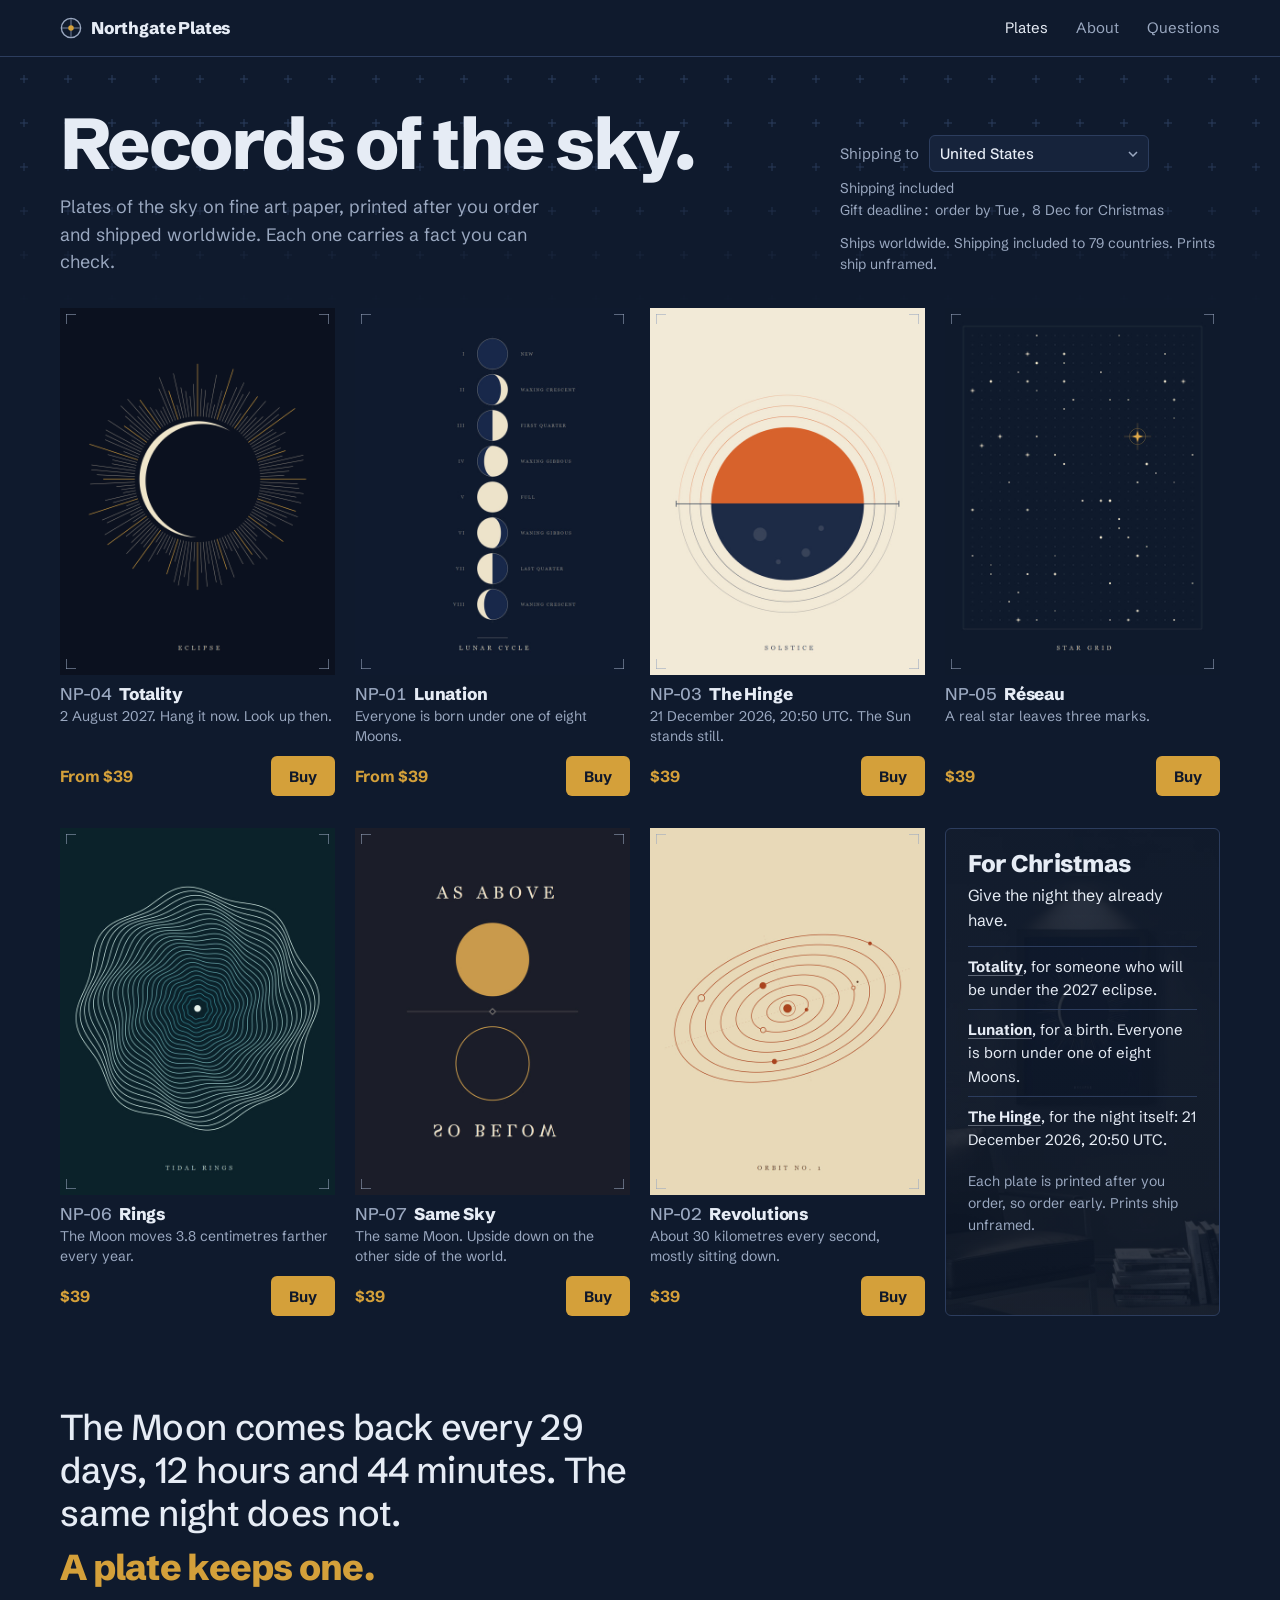
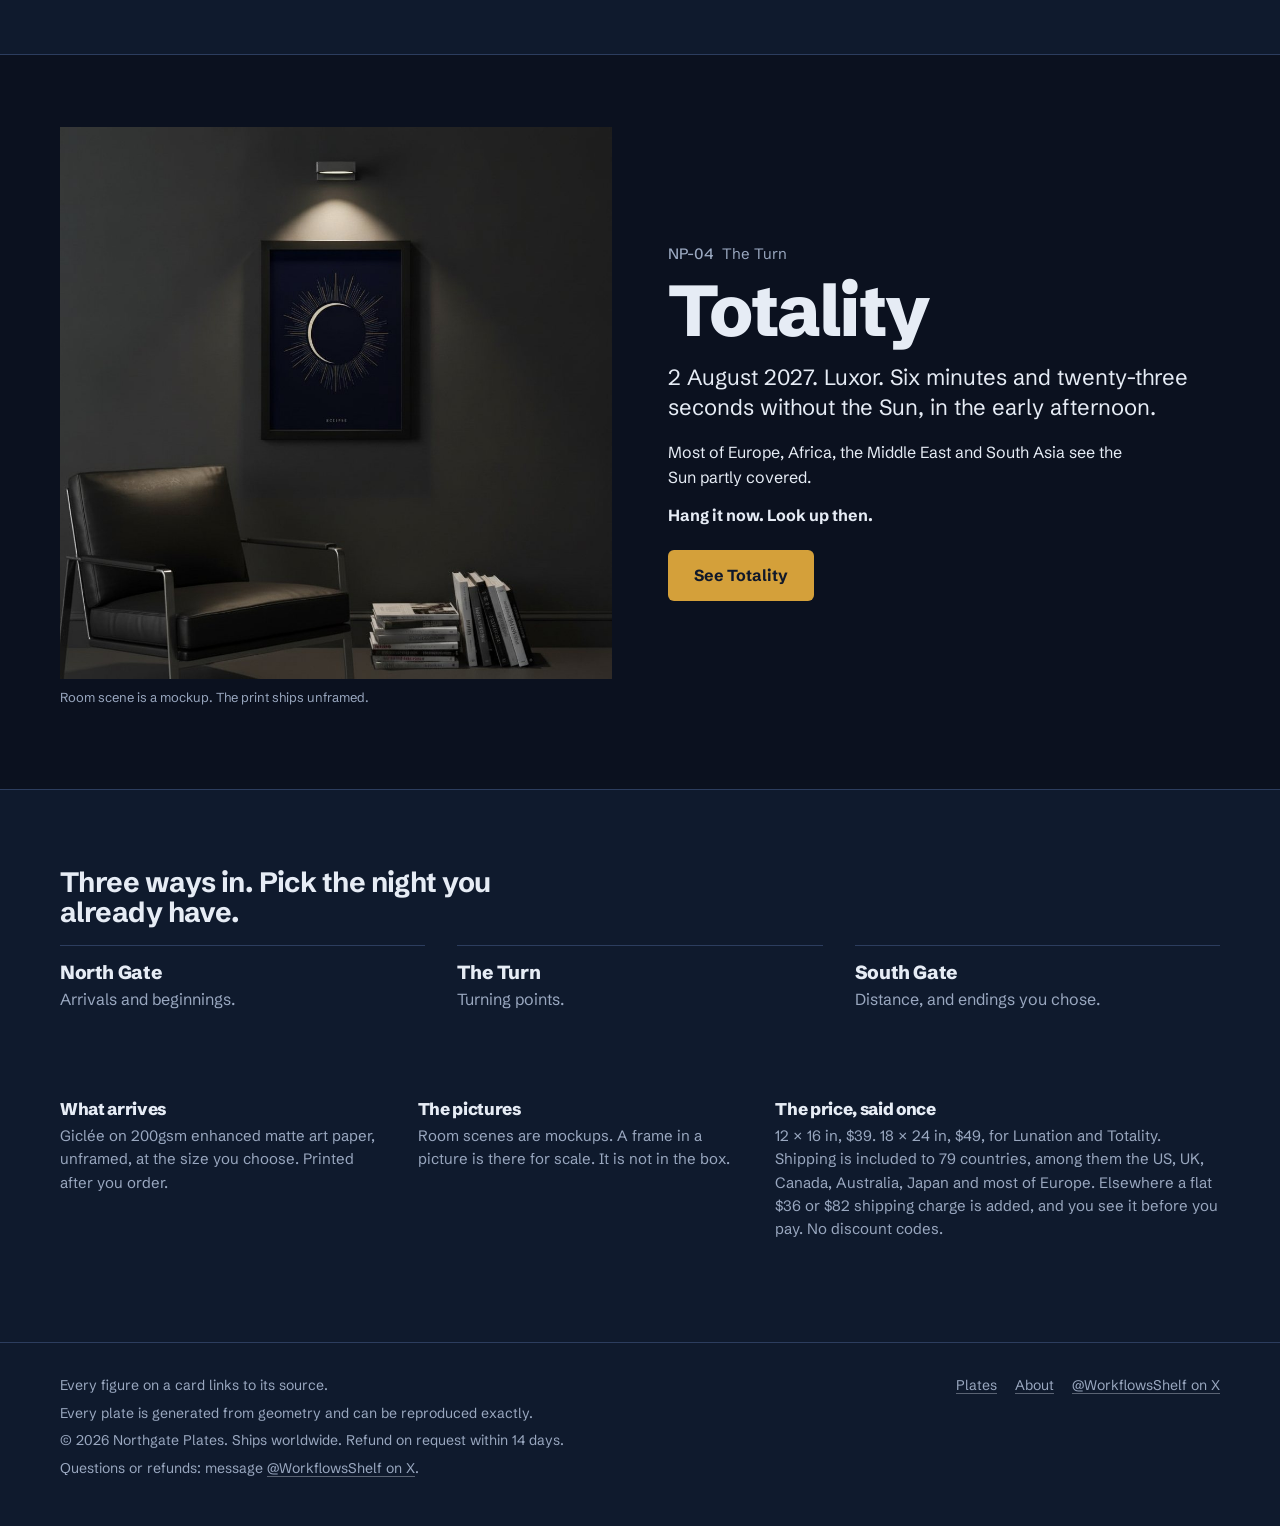
==== index.html @ 763e817c "EN-23: per-country Christmas gift deadline under Buy (Prodigi cut-offs, carrier-matched); QA-7 wing " ====
<!doctype html>
<html lang="en">
<head>
<meta charset="utf-8">
<meta name="viewport" content="width=device-width, initial-scale=1">
<title>Northgate Plates · Records of the sky.</title>
<meta name="description" content="Records of the sky for the nights that mattered. Each plate carries a fact you can check, with its source. Ships worldwide.">
<meta name="theme-color" content="#0F1A2D">
<link rel="canonical" href="https://ceo525.github.io/northgate-shop/"><meta property="og:title" content="Northgate Plates · Records of the sky."><meta property="og:description" content="Records of the sky for the nights that mattered. Each plate carries a fact you can check, with its source. Ships worldwide."><meta property="og:type" content="website"><meta property="og:image" content="https://ceo525.github.io/northgate-shop/art/plates/eclipse-1024.jpg"><meta name="twitter:card" content="summary_large_image">
<link rel="icon" href="favicon.svg" type="image/svg+xml">
<link rel="preconnect" href="https://fonts.googleapis.com"><link rel="preconnect" href="https://fonts.gstatic.com" crossorigin><link rel="stylesheet" href="https://fonts.googleapis.com/css2?family=Schibsted+Grotesk:wght@400;500;700;800&amp;display=swap">
<link rel="stylesheet" href="style.css?v=fece43e084">

</head>
<body>
<a class="skip" href="#main">Skip to content</a>
<header class="site-head">
<div class="wrap head-in">
<a class="mark" href="index.html" aria-label="Northgate Plates, home"><svg viewBox="0 0 24 24" width="22" height="22" aria-hidden="true"><circle cx="12" cy="12" r="10.5" fill="none" stroke="currentColor" stroke-width="1.5"/><path d="M12 1.5v21M1.5 12h21" stroke="currentColor" stroke-width=".8"/><circle cx="12" cy="12" r="3" fill="#D4A03A"/></svg>Northgate Plates</a>
<nav class="nav" aria-label="Main"><a href="index.html#plates" aria-current="page">Plates</a><a href="about.html">About</a><a href="https://x.com/WorkflowsShelf" rel="noopener">Questions</a></nav>
</div>
</header>
<main id="main">
<div class="sky">
<section class="wrap hero" aria-labelledby="h">
<div class="hero-copy">
<h1 id="h">Records of the sky.</h1>
<p class="lede">Plates of the sky on fine art paper, printed after you order and shipped worldwide. Each one carries a fact you can check.</p>
</div>
<div class="hero-side">
<div class="ship-to home-picker" hidden><label for="country">Shipping to</label><select id="country" data-z2ship="36" data-z3ship="82"><option value="">Choose your country</option></select><span class="ship-note" data-ship>Shipping included</span></div>
<p class="ship-note" data-gift hidden></p>
<p class="assure">Ships worldwide. Shipping included to 79 countries. Prints ship unframed.</p>
</div>
</section>
</div>
<section class="wrap" id="plates" aria-label="The plates">
<ul class="plates">
<li class="card feature"><a class="art" href="eclipse.html" tabindex="-1" aria-hidden="true" style="--ground:#0B111F"><img src="art/web/eclipse-1200.jpg" width="1200" height="1600" alt=""></a><div class="meta"><h3><a href="eclipse.html"><span class="np">NP-04</span> Totality</a></h3><p class="line">2 August 2027. Hang it now. Look up then.</p><div class="buyrow"><span class="price">From $39</span><a class="buy" data-buy href="https://buy.stripe.com/00w8wR1UydVUdiE1iH7wA03" data-z1="https://buy.stripe.com/00w8wR1UydVUdiE1iH7wA03" data-z2="https://buy.stripe.com/eVqaEZ6aO9FE6Ug9Pd7wA0h" data-z3="https://buy.stripe.com/8x228tgPsdVU92o5yX7wA0i" data-name="Totality, 12 × 16 in" data-price="39" aria-label="Buy Totality, 12 × 16 in, $39">Buy</a></div></div></li><li class="card"><a class="art" href="lunar-cycle.html" tabindex="-1" aria-hidden="true" style="--ground:#0F1A2E"><img src="art/web/lunar-cycle-600.jpg" width="600" height="800" loading="lazy" alt=""></a><div class="meta"><h3><a href="lunar-cycle.html"><span class="np">NP-01</span> Lunation</a></h3><p class="line">Everyone is born under one of eight Moons.</p><div class="buyrow"><span class="price">From $39</span><a class="buy" data-buy href="https://buy.stripe.com/fZu7sN6aO05492o9Pd7wA05" data-z1="https://buy.stripe.com/fZu7sN6aO05492o9Pd7wA05" data-z2="https://buy.stripe.com/8x2dRb7eS9FE4M8e5t7wA0l" data-z3="https://buy.stripe.com/eVq7sNdDg198emIbXl7wA0m" data-name="Lunation, 12 × 16 in" data-price="39" aria-label="Buy Lunation, 12 × 16 in, $39">Buy</a></div></div></li><li class="card"><a class="art" href="solstice.html" tabindex="-1" aria-hidden="true" style="--ground:#F2EAD7"><img src="art/web/solstice-600.jpg" width="600" height="800" loading="lazy" alt=""></a><div class="meta"><h3><a href="solstice.html"><span class="np">NP-03</span> The Hinge</a></h3><p class="line">21 December 2026, 20:50 UTC. The Sun stands still.</p><div class="buyrow"><span class="price">$39</span><a class="buy" data-buy href="https://buy.stripe.com/14A3cx0Qu3hgfqMf9x7wA08" data-z1="https://buy.stripe.com/14A3cx0Qu3hgfqMf9x7wA08" data-z2="https://buy.stripe.com/bJecN79n0054a6s2mL7wA0r" data-z3="https://buy.stripe.com/9B6fZjdDg6ts3I4f9x7wA0s" data-name="The Hinge, 12 × 16 in" data-price="39" aria-label="Buy The Hinge, 12 × 16 in, $39">Buy</a></div></div></li><li class="card"><a class="art" href="star-grid.html" tabindex="-1" aria-hidden="true" style="--ground:#0F1A2C"><img src="art/web/star-grid-600.jpg" width="600" height="800" loading="lazy" alt=""></a><div class="meta"><h3><a href="star-grid.html"><span class="np">NP-05</span> Réseau</a></h3><p class="line">A real star leaves three marks.</p><div class="buyrow"><span class="price">$39</span><a class="buy" data-buy href="https://buy.stripe.com/9B63cxbv8bNMa6s4uT7wA09" data-z1="https://buy.stripe.com/9B63cxbv8bNMa6s4uT7wA09" data-z2="https://buy.stripe.com/7sY6oJ9n08BAemI8L97wA0t" data-z3="https://buy.stripe.com/fZu5kFeHkcRQdiEaTh7wA0u" data-name="Réseau, 12 × 16 in" data-price="39" aria-label="Buy Réseau, 12 × 16 in, $39">Buy</a></div></div></li><li class="card"><a class="art" href="tidal-rings.html" tabindex="-1" aria-hidden="true" style="--ground:#0B222A"><img src="art/web/tidal-rings-600.jpg" width="600" height="800" loading="lazy" alt=""></a><div class="meta"><h3><a href="tidal-rings.html"><span class="np">NP-06</span> Rings</a></h3><p class="line">The Moon moves 3.8 centimetres farther every year.</p><div class="buyrow"><span class="price">$39</span><a class="buy" data-buy href="https://buy.stripe.com/cNiaEZar4eZYdiE1iH7wA0a" data-z1="https://buy.stripe.com/cNiaEZar4eZYdiE1iH7wA0a" data-z2="https://buy.stripe.com/cNifZj56KbNM4M82mL7wA0v" data-z3="https://buy.stripe.com/00w00ldDgdVU3I4d1p7wA0w" data-name="Rings, 12 × 16 in" data-price="39" aria-label="Buy Rings, 12 × 16 in, $39">Buy</a></div></div></li><li class="card"><a class="art" href="as-above.html" tabindex="-1" aria-hidden="true" style="--ground:#1B1D29"><img src="art/web/as-above-600.jpg" width="600" height="800" loading="lazy" alt=""></a><div class="meta"><h3><a href="as-above.html"><span class="np">NP-07</span> Same Sky</a></h3><p class="line">The same Moon. Upside down on the other side of the world.</p><div class="buyrow"><span class="price">$39</span><a class="buy" data-buy href="https://buy.stripe.com/dRm8wR56K8BA0vS2mL7wA02" data-z1="https://buy.stripe.com/dRm8wR56K8BA0vS2mL7wA02" data-z2="https://buy.stripe.com/eVqdRb7eS1983I40eD7wA0f" data-z3="https://buy.stripe.com/cNi7sN2YCdVU0vS2mL7wA0g" data-name="Same Sky, 12 × 16 in" data-price="39" aria-label="Buy Same Sky, 12 × 16 in, $39">Buy</a></div></div></li><li class="card"><a class="art" href="orbit-no-1.html" tabindex="-1" aria-hidden="true" style="--ground:#E8D9B8"><img src="art/web/orbit-no-1-600.jpg" width="600" height="800" loading="lazy" alt=""></a><div class="meta"><h3><a href="orbit-no-1.html"><span class="np">NP-02</span> Revolutions</a></h3><p class="line">About 30 kilometres every second, mostly sitting down.</p><div class="buyrow"><span class="price">$39</span><a class="buy" data-buy href="https://buy.stripe.com/5kQ6oJgPsg422E0aTh7wA07" data-z1="https://buy.stripe.com/5kQ6oJgPsg422E0aTh7wA07" data-z2="https://buy.stripe.com/bJe8wR7eS7xw4M8aTh7wA0p" data-z3="https://buy.stripe.com/cNieVf56K9FE3I4d1p7wA0q" data-name="Revolutions, 12 × 16 in" data-price="39" aria-label="Buy Revolutions, 12 × 16 in, $39">Buy</a></div></div></li>
<li class="gift" style="--room:url('art/ai/eclipse-1024.jpg')">
<div class="gift-in">
<h3>For Christmas</h3>
<p>Give the night they already have.</p>
<ul>
<li><a href="eclipse.html">Totality</a>, for someone who will be under the 2027 eclipse.</li>
<li><a href="lunar-cycle.html">Lunation</a>, for a birth. Everyone is born under one of eight Moons.</li>
<li><a href="solstice.html">The Hinge</a>, for the night itself: 21 December 2026, 20:50 UTC.</li>
</ul>
<p class="small">Each plate is printed after you order, so order early. Prints ship unframed.</p>
</div>
</li>
</ul>
</section>
<section class="wrap reason" aria-label="Why a plate">
<p>The Moon comes back every 29 days, 12 hours and 44 minutes. The same night does not.</p>
<p class="strong">A plate keeps one.</p>
</section>
<section class="flagship" aria-labelledby="fh">
<div class="wrap flagship-in">
<div class="flag-art" style="--ground:#0B111F"><img src="art/ai/eclipse-1024.jpg" width="1024" height="1024" loading="lazy" alt="Totality plate in a thin black frame on a charcoal wall, lit by a single spotlight above a leather armchair."><p class="cap">Room scene is a mockup. The print ships unframed.</p></div>
<div class="flag-copy">
<p class="cat"><span class="np">NP-04</span> The Turn</p>
<h2 id="fh">Totality</h2>
<p class="log">2 August 2027. Luxor. Six minutes and twenty-three seconds without the Sun, in the early afternoon.</p>
<p>Most of Europe, Africa, the Middle East and South Asia see the Sun partly covered.</p>
<p class="strong">Hang it now. Look up then.</p>
<a class="btn" href="eclipse.html">See Totality</a>
</div>
</div>
</section>
<section class="wrap wings" aria-label="Three ways in">
<h2>Three ways in. Pick the night you already have.</h2>
<div class="wing-row">
<div><h3>North Gate</h3><p>Arrivals and beginnings.</p></div>
<div><h3>The Turn</h3><p>Turning points.</p></div>
<div><h3>South Gate</h3><p>Distance, and endings you chose.</p></div>
</div>
</section>
<section class="wrap facts" aria-label="What you get">
<div><h3>What arrives</h3><p>Giclée on 200gsm enhanced matte art paper, unframed, at the size you choose. Printed after you order.</p></div>
<div><h3>The pictures</h3><p>Room scenes are mockups. A frame in a picture is there for scale. It is not in the box.</p></div>
<div><h3>The price, said once</h3><p>12 &times; 16 in, $39. 18 &times; 24 in, $49, for Lunation and Totality. Shipping is included to 79 countries, among them the US, UK, Canada, Australia, Japan and most of Europe. Elsewhere a flat $36 or $82 shipping charge is added, and you see it before you pay. No discount codes.</p></div>
</section>
</main>
<footer class="site-foot">
<div class="wrap foot-in">
<div>
<p>Every figure on a card links to its source.</p>
<p>Every plate is generated from geometry and can be reproduced exactly.</p>
<p>&copy; 2026 Northgate Plates. Ships worldwide. Refund on request within 14 days.</p>
<p class="contact">Questions or refunds: message <a href="https://x.com/WorkflowsShelf" rel="noopener">@WorkflowsShelf on X</a>.</p>
</div>
<nav aria-label="Footer"><a href="index.html#plates">Plates</a><a href="about.html">About</a><a href="https://x.com/WorkflowsShelf" rel="noopener">@WorkflowsShelf on X</a></nav>
</div>
</footer>
<script src="site.js?v=7067a8e2b0" defer></script>
<script src="counter.js" data-site="ng" data-page="home"></script>
</body>
</html>
---- style.css ----
/* Northgate Plates, redesign Nov 2026. Plan: deliverables/northgate-redesign-plan.md */
:root {
  --night: #0F1A2D;
  --glass: #16233B;
  --reseau: #2C3D5E;
  --star: #E6ECF5;
  --haze: #9AA8C0;
  --corona: #D4A03A;
  --corona-hi: #E6B653;
  --ink-on-gold: #10182A;
  --font: "Schibsted Grotesk", "Helvetica Neue", Arial, sans-serif;
  --wrap: 1240px;
  --pad: clamp(16px, 4vw, 40px);
}
*, *::before, *::after { box-sizing: border-box; }
html { -webkit-text-size-adjust: 100%; }
body {
  margin: 0; background: var(--night); color: var(--star);
  font: 400 16px/1.55 var(--font);
  overflow-x: hidden;
}
.price, .np, .ship-note, .price-line small { font-variant-numeric: tabular-nums; }
img { display: block; max-width: 100%; height: auto; }
a { color: inherit; text-decoration-color: rgba(230, 236, 245, .35); text-underline-offset: 3px; }
a:hover { text-decoration-color: var(--corona); }
:focus-visible { outline: 2px solid var(--corona); outline-offset: 3px; border-radius: 2px; }
h1, h2, h3 { margin: 0; line-height: 1.08; letter-spacing: -.02em; font-weight: 800; }
p { margin: 0 0 .8em; }
.wrap { width: 100%; max-width: var(--wrap); margin: 0 auto; padding: 0 var(--pad); }
.skip { position: absolute; left: -999px; top: 8px; background: var(--corona); color: var(--ink-on-gold); padding: 8px 12px; z-index: 10; }
.skip:focus { left: 8px; }
[hidden] { display: none !important; }

/* Header */
.site-head { border-bottom: 1px solid var(--reseau); }
.head-in { display: flex; align-items: center; justify-content: space-between; gap: 16px; min-height: 56px; }
.mark { display: inline-flex; align-items: center; gap: 9px; font-weight: 800; font-size: 17px; letter-spacing: -.01em; text-decoration: none; white-space: nowrap; }
.mark svg { color: var(--haze); flex: none; }
.nav { display: flex; gap: clamp(12px, 3vw, 28px); font-size: 15px; }
.nav a { text-decoration: none; color: var(--haze); padding: 6px 0; }
.nav a:hover, .nav a[aria-current="page"] { color: var(--star); }

/* Signature: the réseau lattice from the Carte du Ciel glass plates */
.sky { position: relative; isolation: isolate; }
.sky::before {
  content: ""; position: absolute; inset: 0; z-index: -1; pointer-events: none;
  background-image: url("data:image/svg+xml,%3Csvg xmlns='http://www.w3.org/2000/svg' width='44' height='44'%3E%3Cpath d='M22 18v8M18 22h8' stroke='%232C3D5E' stroke-width='1'/%3E%3C/svg%3E");
  background-position: center top;
  -webkit-mask-image: linear-gradient(#000 35%, transparent);
          mask-image: linear-gradient(#000 35%, transparent);
}
.hero { display: grid; gap: 14px 40px; padding-top: clamp(18px, 4vw, 48px); padding-bottom: clamp(16px, 3vw, 32px); align-items: end; }
.hero h1 { font-size: clamp(34px, 6.2vw, 72px); letter-spacing: -.035em; }
.hero .lede { color: var(--haze); max-width: 44ch; margin: 10px 0 0; font-size: clamp(15px, 1.4vw, 18px); }
.hero-side .assure { color: var(--haze); font-size: 14px; margin: 8px 0 0; }
@media (min-width: 900px) {
  .hero { grid-template-columns: 1.4fr 1fr; }
  .hero-side { justify-self: end; max-width: 380px; }
}
@media (max-width: 599px) {
  .hero .lede { font-size: 14.5px; line-height: 1.45; }
  .hero-side .assure { display: none; }
}

/* Shipping picker */
.ship-to { display: flex; flex-wrap: wrap; align-items: center; gap: 6px 10px; font-size: 15px; }
.ship-to label { color: var(--haze); }
.ship-to select {
  font: 500 15px var(--font); color: var(--star); background: var(--glass);
  border: 1px solid var(--reseau); border-radius: 6px; padding: 8px 30px 8px 10px; max-width: 220px;
  appearance: none; -webkit-appearance: none;
  background-image: url("data:image/svg+xml,%3Csvg xmlns='http://www.w3.org/2000/svg' width='10' height='6'%3E%3Cpath d='M1 1l4 4 4-4' fill='none' stroke='%239AA8C0' stroke-width='1.5'/%3E%3C/svg%3E");
  background-repeat: no-repeat; background-position: right 10px center;
}
.ship-note { color: var(--haze); font-size: 14px; }

/* Plate grid */
.plates { list-style: none; margin: 0; padding: 0; display: grid; grid-template-columns: repeat(2, minmax(0, 1fr)); gap: 22px 12px; }
.card { display: flex; flex-direction: column; min-width: 0; }
.card .art {
  display: block; background: var(--ground, var(--glass)); aspect-ratio: 3 / 4; overflow: hidden; position: relative;
}
.card .art img { width: 100%; height: 100%; object-fit: cover; }
.card .art::after { /* register ticks */
  content: ""; position: absolute; inset: 6px; pointer-events: none;
  --t: rgba(154, 168, 192, .55);
  background:
    linear-gradient(var(--t), var(--t)) left top / 10px 1px no-repeat,
    linear-gradient(var(--t), var(--t)) left top / 1px 10px no-repeat,
    linear-gradient(var(--t), var(--t)) right top / 10px 1px no-repeat,
    linear-gradient(var(--t), var(--t)) right top / 1px 10px no-repeat,
    linear-gradient(var(--t), var(--t)) left bottom / 10px 1px no-repeat,
    linear-gradient(var(--t), var(--t)) left bottom / 1px 10px no-repeat,
    linear-gradient(var(--t), var(--t)) right bottom / 10px 1px no-repeat,
    linear-gradient(var(--t), var(--t)) right bottom / 1px 10px no-repeat;
}
.card .meta { padding-top: 10px; display: flex; flex-direction: column; flex: 1; }
.card h3 { font-size: 17px; letter-spacing: -.01em; }
.card h3 a { text-decoration: none; }
.card h3 a:hover { text-decoration: underline; text-decoration-color: var(--corona); }
.np { color: var(--haze); font-weight: 500; margin-right: 4px; }
.card .line { color: var(--haze); font-size: 14px; line-height: 1.4; margin: 4px 0 10px; }
.buyrow { margin-top: auto; display: flex; align-items: center; justify-content: space-between; gap: 8px; }
.price { font-weight: 700; color: var(--corona); }
.buy, .btn {
  display: inline-flex; align-items: center; justify-content: center; text-decoration: none; font-weight: 700;
  background: var(--corona); color: var(--ink-on-gold); border-radius: 6px; border: 0;
}
.buy { font-size: 15px; padding: 8px 18px; min-height: 40px; }
.btn { font-size: 16px; padding: 13px 26px; min-height: 48px; }
.buy:hover, .btn:hover { background: var(--corona-hi); }
.btn.block { width: 100%; }

.card.feature { grid-column: 1 / -1; }
.card.feature .art { aspect-ratio: 1 / 1; }
.card.feature .art img { object-fit: contain; }
.card.feature h3 { font-size: 22px; }
.card.feature .line { font-size: 15px; }

@media (max-width: 599px) {
  .card .line { display: none; }
  .card.feature .line { display: block; margin-bottom: 8px; }
  .card.feature .art { aspect-ratio: 5 / 4; }
  .card h3 { font-size: 16px; }
  .card .meta { padding-top: 8px; }
  .card .buyrow { margin-top: 8px; }
}
@media (min-width: 600px) and (max-width: 899px) {
  .plates { grid-template-columns: repeat(3, minmax(0, 1fr)); }
}
@media (min-width: 900px) {
  .plates { grid-template-columns: repeat(4, minmax(0, 1fr)); gap: 32px 20px; }
  .card.feature { grid-column: auto; }
  .card.feature .art { aspect-ratio: 3 / 4; }
  .card.feature .art img { object-fit: cover; }
  .card.feature h3 { font-size: 17px; }
  .card.feature .line { font-size: 14px; }
  .plates .gift { grid-column: auto; background: linear-gradient(rgba(15, 26, 45, .9), rgba(15, 26, 45, .78)), var(--room) center / cover, var(--glass); }
  .plates .gift-in { padding: 22px; }
  .plates .gift h3 { font-size: 24px; }
}

/* Christmas block */
.gift {
  grid-column: 1 / -1; position: relative; border-radius: 6px; overflow: hidden;
  background: linear-gradient(90deg, rgba(15, 26, 45, .96) 0%, rgba(15, 26, 45, .86) 55%, rgba(15, 26, 45, .35) 100%), var(--room) center / cover, var(--glass);
  border: 1px solid var(--reseau);
}
.gift-in { padding: clamp(20px, 3vw, 32px); max-width: 520px; }
.gift h3 { font-size: clamp(24px, 2.6vw, 31px); margin-bottom: 6px; }
.gift ul { margin: 12px 0; padding: 0; list-style: none; }
.gift li { padding: 8px 0; border-top: 1px solid var(--reseau); font-size: 15px; }
.gift li a { font-weight: 700; }
.gift .small { color: var(--haze); font-size: 14px; margin: 0; }

/* Reason, flagship, wings, facts */
.reason { padding-top: clamp(48px, 7vw, 96px); padding-bottom: clamp(32px, 5vw, 64px); }
.reason p { max-width: 26ch; }
.reason p { font-size: clamp(22px, 3vw, 36px); line-height: 1.2; letter-spacing: -.02em; font-weight: 500; margin: 0; }
.reason .strong { font-weight: 800; color: var(--corona); margin-top: .3em; }
.strong { font-weight: 700; }
.flagship { background: #0B111F; border-top: 1px solid var(--reseau); border-bottom: 1px solid var(--reseau); padding: clamp(32px, 6vw, 72px) 0; }
.flagship-in { display: grid; gap: 28px; align-items: center; }
.flag-art .cap { color: var(--haze); font-size: 13px; margin-top: 8px; }
.cat { color: var(--haze); font-size: 15px; margin-bottom: 6px; }
.flag-copy h2 { font-size: clamp(40px, 6vw, 72px); letter-spacing: -.035em; margin-bottom: 14px; }
.flag-copy .log { font-size: clamp(18px, 2vw, 22px); line-height: 1.35; }
.flag-copy p { max-width: 46ch; }
.flag-copy .btn { margin-top: 10px; }
@media (min-width: 900px) { .flagship-in { grid-template-columns: 1fr 1fr; gap: 56px; } }
.wings { padding-top: clamp(40px, 6vw, 80px); }
.wings h2 { font-size: clamp(22px, 2.4vw, 28px); font-weight: 700; margin-bottom: 18px; max-width: 28ch; }
.wing-row { display: grid; gap: 0; border-top: 1px solid var(--reseau); }
.wing-row > div { padding: 16px 0; border-bottom: 1px solid var(--reseau); }
.wing-row h3 { font-size: 19px; margin-bottom: 4px; }
.wing-row p { color: var(--haze); margin: 0; }
@media (min-width: 900px) {
  .wing-row { grid-template-columns: repeat(3, 1fr); gap: 32px; border-top: 0; }
  .wing-row > div { border-top: 1px solid var(--reseau); border-bottom: 0; }
}
.facts { display: grid; gap: 24px; padding-top: clamp(40px, 6vw, 72px); padding-bottom: clamp(48px, 7vw, 96px); }
.facts h3 { font-size: 17px; margin-bottom: 6px; }
.facts p { color: var(--haze); max-width: 60ch; font-size: 15px; }
@media (min-width: 900px) { .facts { grid-template-columns: 1fr 1fr 1.4fr; gap: 40px; } }

/* Plate page */
.crumbs { font-size: 14px; color: var(--haze); padding: 12px 0 10px; margin: 0; }
.crumbs a { color: var(--haze); }
.product { display: grid; gap: 18px 56px; }
.plate-art { margin: 0; background: var(--ground); display: flex; flex-direction: column; align-items: center; position: relative; }
.plate-art img { max-height: 38vh; width: auto; margin: 0 auto; }
.plate-art figcaption { position: absolute; left: 0; right: 0; bottom: -22px; color: var(--haze); font-size: 12.5px; text-align: center; }
.info .cat { margin: 6px 0 4px; }
.info h1 { font-size: clamp(32px, 4.6vw, 56px); letter-spacing: -.03em; }
.info .subtitle { color: var(--haze); font-size: 17px; margin: 4px 0 6px; }
.info .lede { font-size: 17px; line-height: 1.4; max-width: 40ch; }
.price-line { display: flex; align-items: baseline; gap: 10px; margin: 6px 0 10px; }
.price-line .price { font-size: 28px; font-weight: 800; }
.price-line small { color: var(--haze); font-size: 14px; }
.sizes { display: flex; gap: 8px; margin-bottom: 12px; flex-wrap: wrap; }
.sizes a { text-decoration: none; border: 1px solid var(--reseau); border-radius: 6px; padding: 7px 12px; font-size: 15px; color: var(--haze); }
.sizes a[aria-current="page"] { border-color: var(--corona); color: var(--star); font-weight: 700; }
.info .ship-to { margin-bottom: 12px; }
.info .ship-to .ship-note { display: none; }
.small-print { color: var(--haze); font-size: 14px; margin-top: 10px; }
.other-regions, .contact { color: var(--haze); font-size: 14px; }
.detail { max-width: 68ch; }
.detail h2 { font-size: 19px; margin: 0 0 10px; }
.logcard { border: 1px solid var(--reseau); border-radius: 6px; padding: 20px 22px; background: var(--glass); margin-bottom: 16px; }
.logcard .obs { color: var(--haze); font-size: 14.5px; }
.logcard .coda { font-weight: 700; }
.logcard .src { color: var(--haze); font-size: 13px; margin: 0; }
.sheet { color: var(--haze); font-size: 15px; }
.retell { border-left: 2px solid var(--corona); padding: 4px 0 4px 16px; margin: 24px 0; }
.retell p { font-size: 19px; line-height: 1.4; margin: 0; }
.details { margin: 24px 0; padding: 0; }
.details > div { display: grid; grid-template-columns: 7.5em 1fr; gap: 12px; padding: 10px 0; border-top: 1px solid var(--reseau); font-size: 15px; }
.details dt { color: var(--haze); }
.details dd { margin: 0; }
.sources ul { margin: 0; padding-left: 1.1em; color: var(--haze); font-size: 14px; }
.sources li { margin-bottom: 6px; }
.room { margin: 28px 0 0; }
.room figcaption { color: var(--haze); font-size: 13px; margin-top: 8px; }
.more { padding: clamp(40px, 6vw, 80px) 0; }
.more h2 { font-size: 22px; margin-bottom: 16px; }
.plates.small .line { display: none; }
@media (min-width: 900px) {
  .product { grid-template-columns: minmax(0, 1.1fr) minmax(0, 1fr); align-items: start; }
  .plate-art { grid-row: span 2; position: sticky; top: 20px; padding: 28px 0; }
  .plate-art img { max-height: calc(100vh - 200px); }
  .plate-art figcaption { position: static; margin-top: 10px; }
  .detail { grid-column: 2; }
  .plates.small { grid-template-columns: repeat(4, minmax(0, 1fr)); }
}
@media (max-width: 899px) { .info { margin-top: 18px; } }

/* About, simple pages */
.prose { max-width: 720px; padding-top: clamp(28px, 5vw, 64px); padding-bottom: clamp(48px, 7vw, 96px); margin-left: max(0px, calc((100% - var(--wrap)) / 2)); }
.prose h1 { font-size: clamp(36px, 5vw, 56px); margin-bottom: 24px; }
.prose h2 { font-size: 22px; margin: 36px 0 10px; }
.prose p { font-size: 17px; line-height: 1.65; }
.prose .sources { margin-top: 40px; }
.center { padding-top: clamp(48px, 10vw, 120px); padding-bottom: clamp(48px, 10vw, 120px); max-width: 640px; }
.center h1 { font-size: clamp(34px, 5vw, 56px); margin-bottom: 16px; }
.center .lede { font-size: 18px; color: var(--haze); }

/* Footer */
.site-foot { border-top: 1px solid var(--reseau); padding: 32px 0 40px; color: var(--haze); font-size: 14px; }
.foot-in { display: grid; gap: 20px; }
.foot-in p { margin: 0 0 6px; }
.foot-in nav { display: flex; gap: 18px; flex-wrap: wrap; }
@media (min-width: 900px) { .foot-in { grid-template-columns: 1fr auto; } }

@media (prefers-reduced-motion: reduce) { * { scroll-behavior: auto !important; transition: none !important; } }
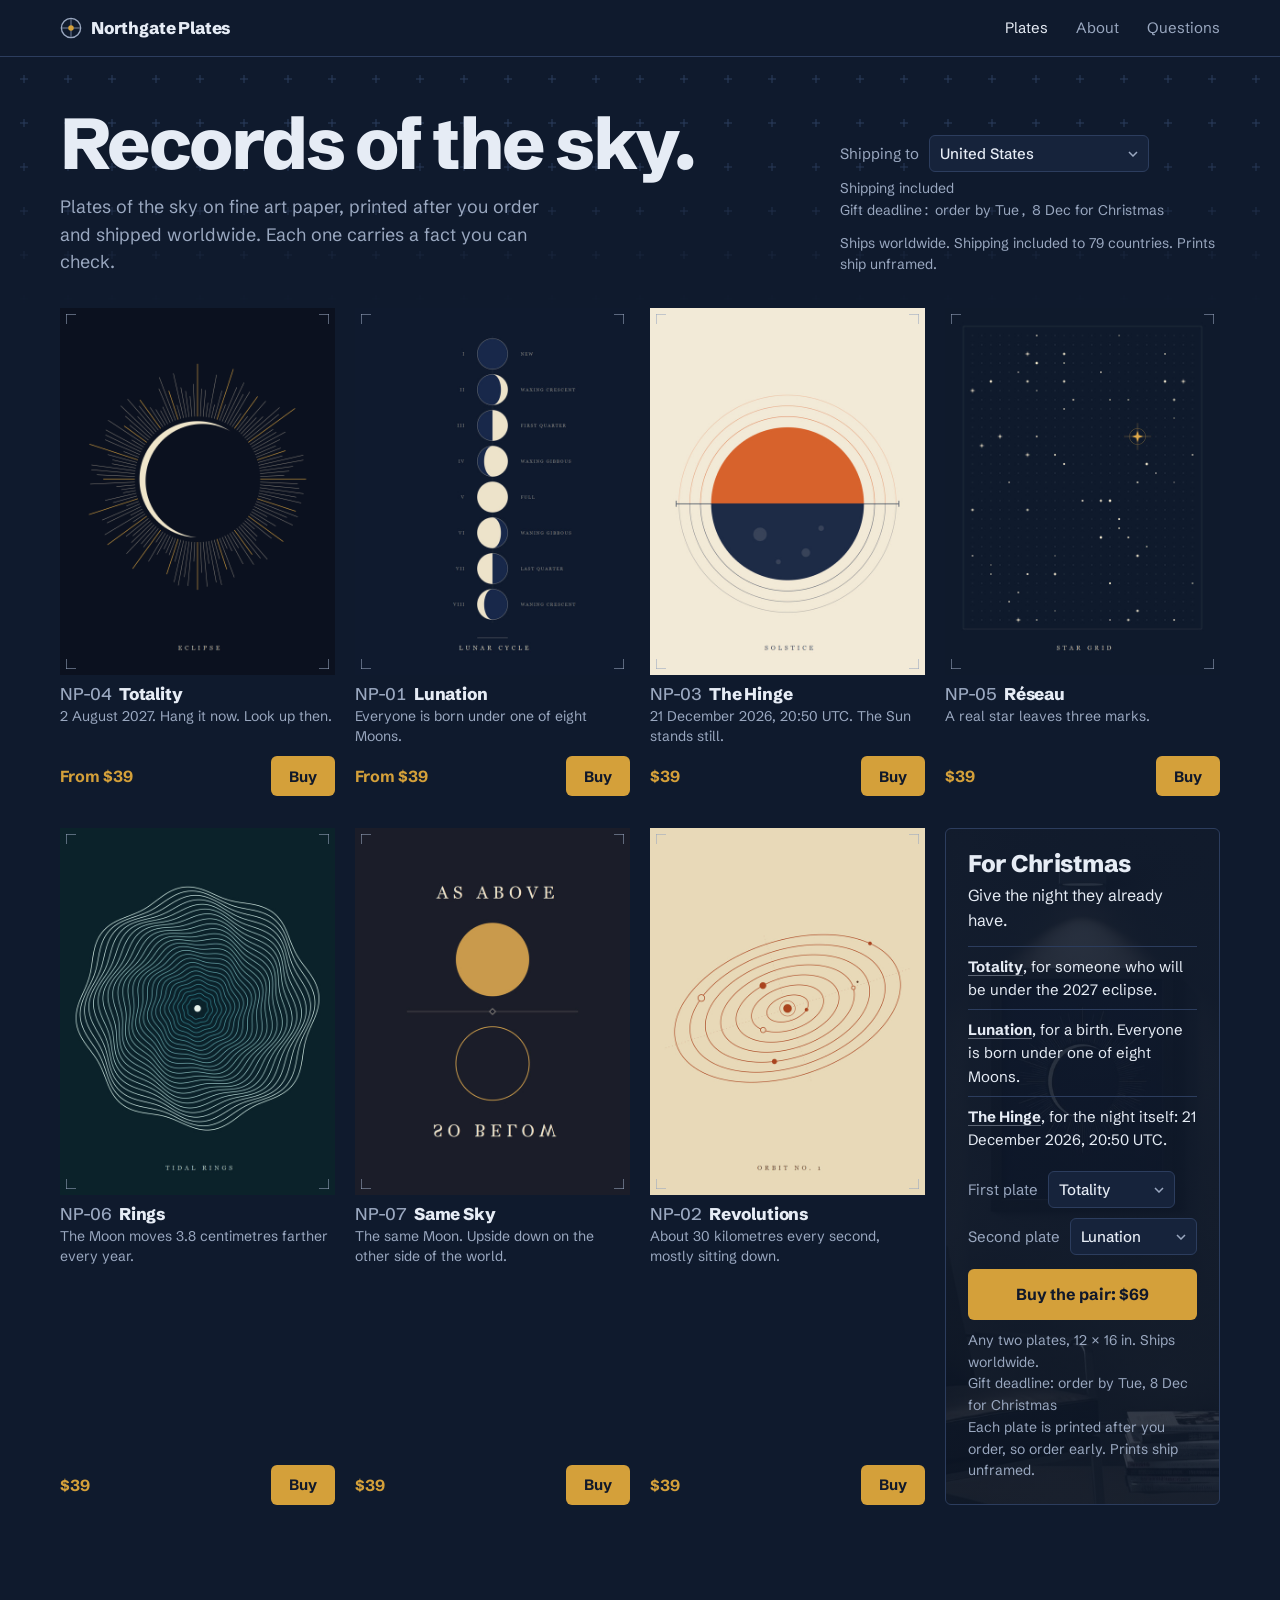
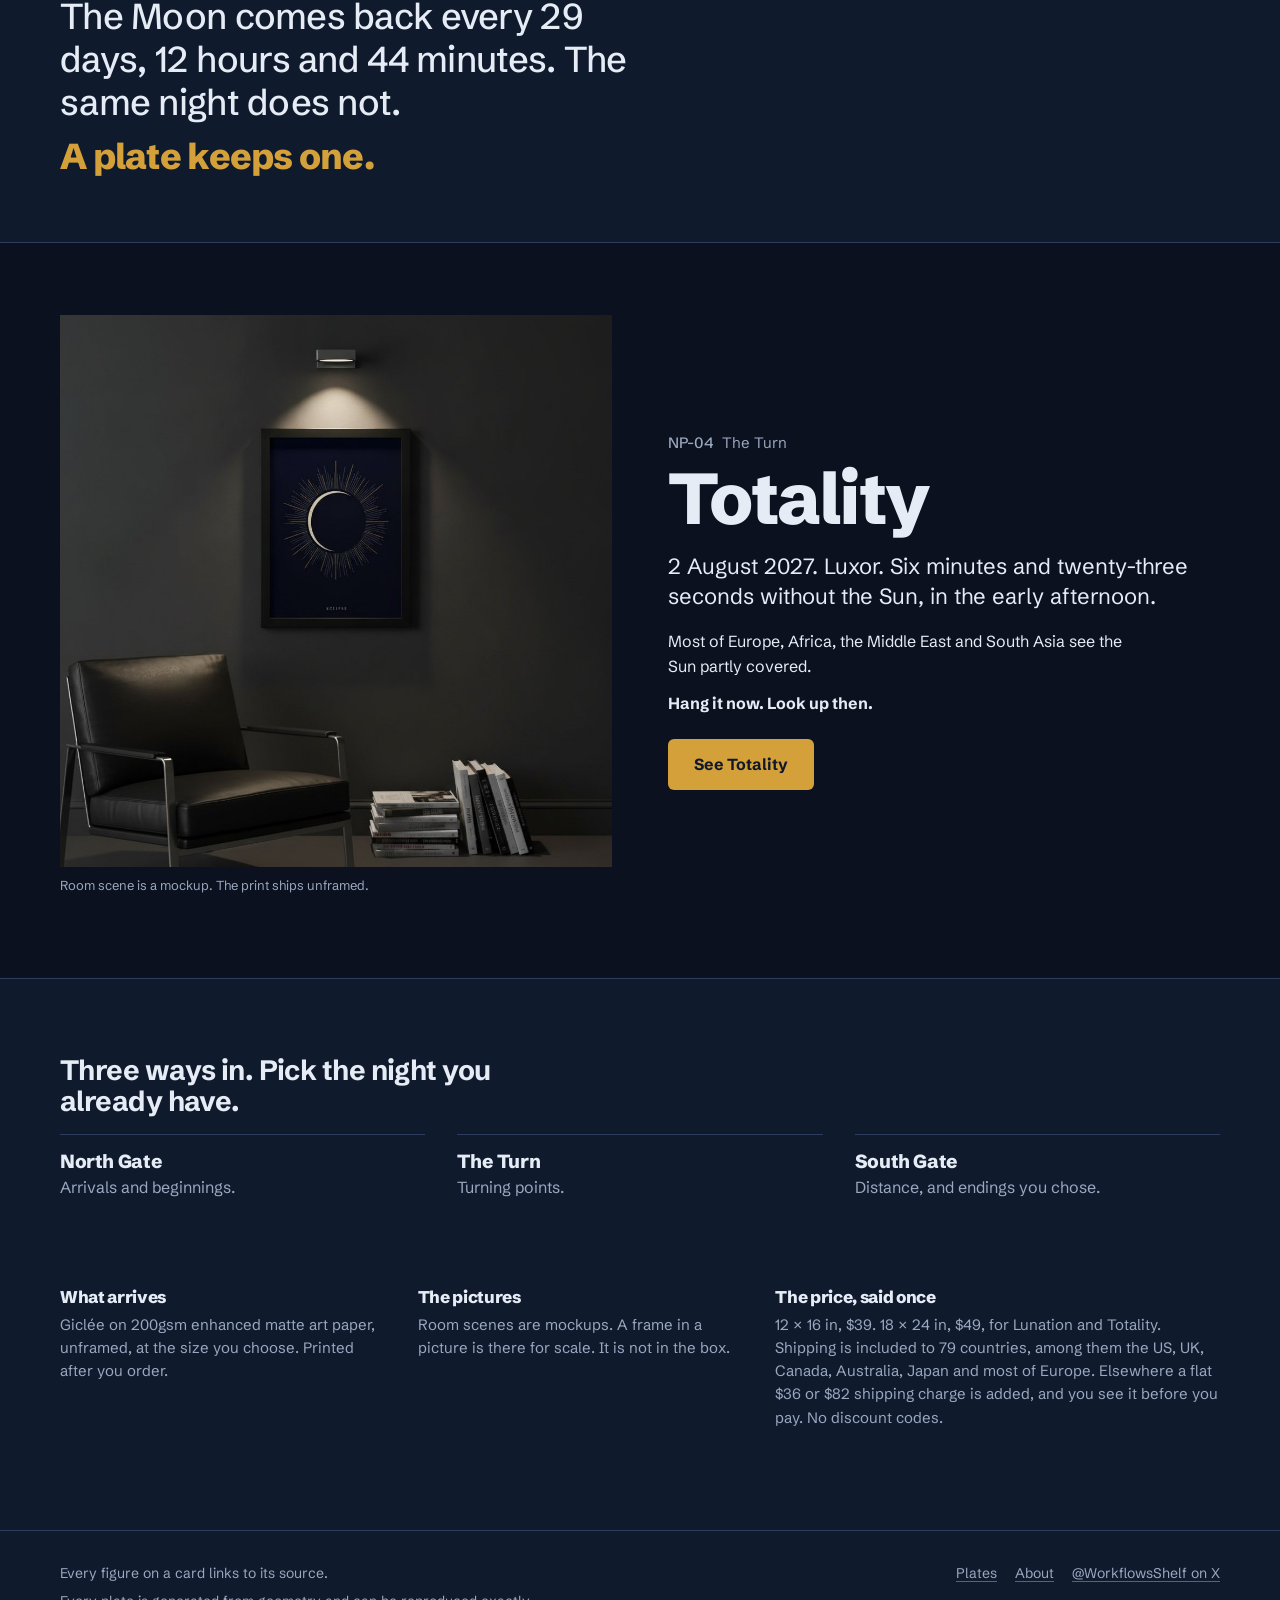
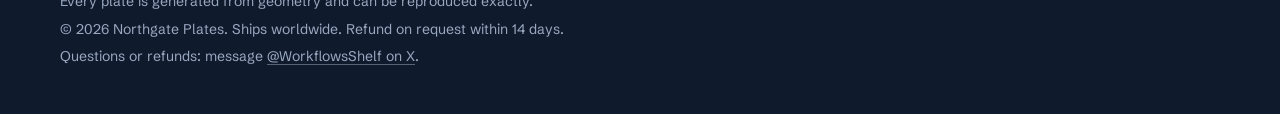
==== commit c3d15815: "EN-30: Any two plates pair offer ($69) in the Christmas block; pair choice sent as client_reference_" ====
--- a/index.html
+++ b/index.html
@@ -9,8 +9,8 @@
 <link rel="canonical" href="https://ceo525.github.io/northgate-shop/"><meta property="og:title" content="Northgate Plates · Records of the sky."><meta property="og:description" content="Records of the sky for the nights that mattered. Each plate carries a fact you can check, with its source. Ships worldwide."><meta property="og:type" content="website"><meta property="og:image" content="https://ceo525.github.io/northgate-shop/art/plates/eclipse-1024.jpg"><meta name="twitter:card" content="summary_large_image">
 <link rel="icon" href="favicon.svg" type="image/svg+xml">
 <link rel="preconnect" href="https://fonts.googleapis.com"><link rel="preconnect" href="https://fonts.gstatic.com" crossorigin><link rel="stylesheet" href="https://fonts.googleapis.com/css2?family=Schibsted+Grotesk:wght@400;500;700;800&amp;display=swap">
-<link rel="stylesheet" href="style.css?v=fece43e084">
-
+<link rel="stylesheet" href="style.css?v=ef1eba7b15">
+<script type="application/ld+json">{"@context": "https://schema.org", "@graph": [{"@type": "Organization", "@id": "https://ceo525.github.io/northgate-shop/#org", "name": "Northgate Plates", "url": "https://ceo525.github.io/northgate-shop/", "logo": "https://ceo525.github.io/northgate-shop/favicon.svg", "sameAs": ["https://x.com/WorkflowsShelf"]}, {"@type": "WebSite", "@id": "https://ceo525.github.io/northgate-shop/#site", "name": "Northgate Plates", "url": "https://ceo525.github.io/northgate-shop/", "publisher": {"@id": "https://ceo525.github.io/northgate-shop/#org"}, "inLanguage": "en"}]}</script>
 </head>
 <body>
 <a class="skip" href="#main">Skip to content</a>
@@ -46,6 +46,7 @@
 <li><a href="lunar-cycle.html">Lunation</a>, for a birth. Everyone is born under one of eight Moons.</li>
 <li><a href="solstice.html">The Hinge</a>, for the night itself: 21 December 2026, 20:50 UTC.</li>
 </ul>
+<div class="ship-to"><label for="pair1">First plate</label><select id="pair1" data-pair-pick><option value="eclipse" selected>Totality</option><option value="lunar-cycle">Lunation</option><option value="solstice">The Hinge</option><option value="star-grid">Réseau</option><option value="tidal-rings">Rings</option><option value="as-above">Same Sky</option><option value="orbit-no-1">Revolutions</option></select></div><div class="ship-to"><label for="pair2">Second plate</label><select id="pair2" data-pair-pick><option value="eclipse">Totality</option><option value="lunar-cycle" selected>Lunation</option><option value="solstice">The Hinge</option><option value="star-grid">Réseau</option><option value="tidal-rings">Rings</option><option value="as-above">Same Sky</option><option value="orbit-no-1">Revolutions</option></select></div><a class="btn block" data-pair data-buy href="https://buy.stripe.com/8x214pbv8eZYceA3qP7wA0E" data-z1="https://buy.stripe.com/8x214pbv8eZYceA3qP7wA0E" data-z2="https://buy.stripe.com/5kQcN7dDgg421zW4uT7wA0F" data-z3="https://buy.stripe.com/eVqcN76aO6ts2E01iH7wA0G" data-name="Any two plates, 12 × 16 in" data-price="69" aria-label="Buy the pair, any two plates, 12 × 16 in, $69">Buy the pair: $69</a><p class="small">Any two plates, 12 &times; 16 in. Ships worldwide.</p><p class="small" data-gift hidden></p>
 <p class="small">Each plate is printed after you order, so order early. Prints ship unframed.</p>
 </div>
 </li>
@@ -93,7 +94,7 @@
 <nav aria-label="Footer"><a href="index.html#plates">Plates</a><a href="about.html">About</a><a href="https://x.com/WorkflowsShelf" rel="noopener">@WorkflowsShelf on X</a></nav>
 </div>
 </footer>
-<script src="site.js?v=7067a8e2b0" defer></script>
+<script src="site.js?v=5b7a52e599" defer></script>
 <script src="counter.js" data-site="ng" data-page="home"></script>
 </body>
 </html>
--- a/style.css
+++ b/style.css
@@ -152,6 +152,8 @@
 .gift li { padding: 8px 0; border-top: 1px solid var(--reseau); font-size: 15px; }
 .gift li a { font-weight: 700; }
 .gift .small { color: var(--haze); font-size: 14px; margin: 0; }
+.gift .ship-to { margin-bottom: 10px; }
+.gift .btn { margin: 4px 0 10px; }
 
 /* Reason, flagship, wings, facts */
 .reason { padding-top: clamp(48px, 7vw, 96px); padding-bottom: clamp(32px, 5vw, 64px); }
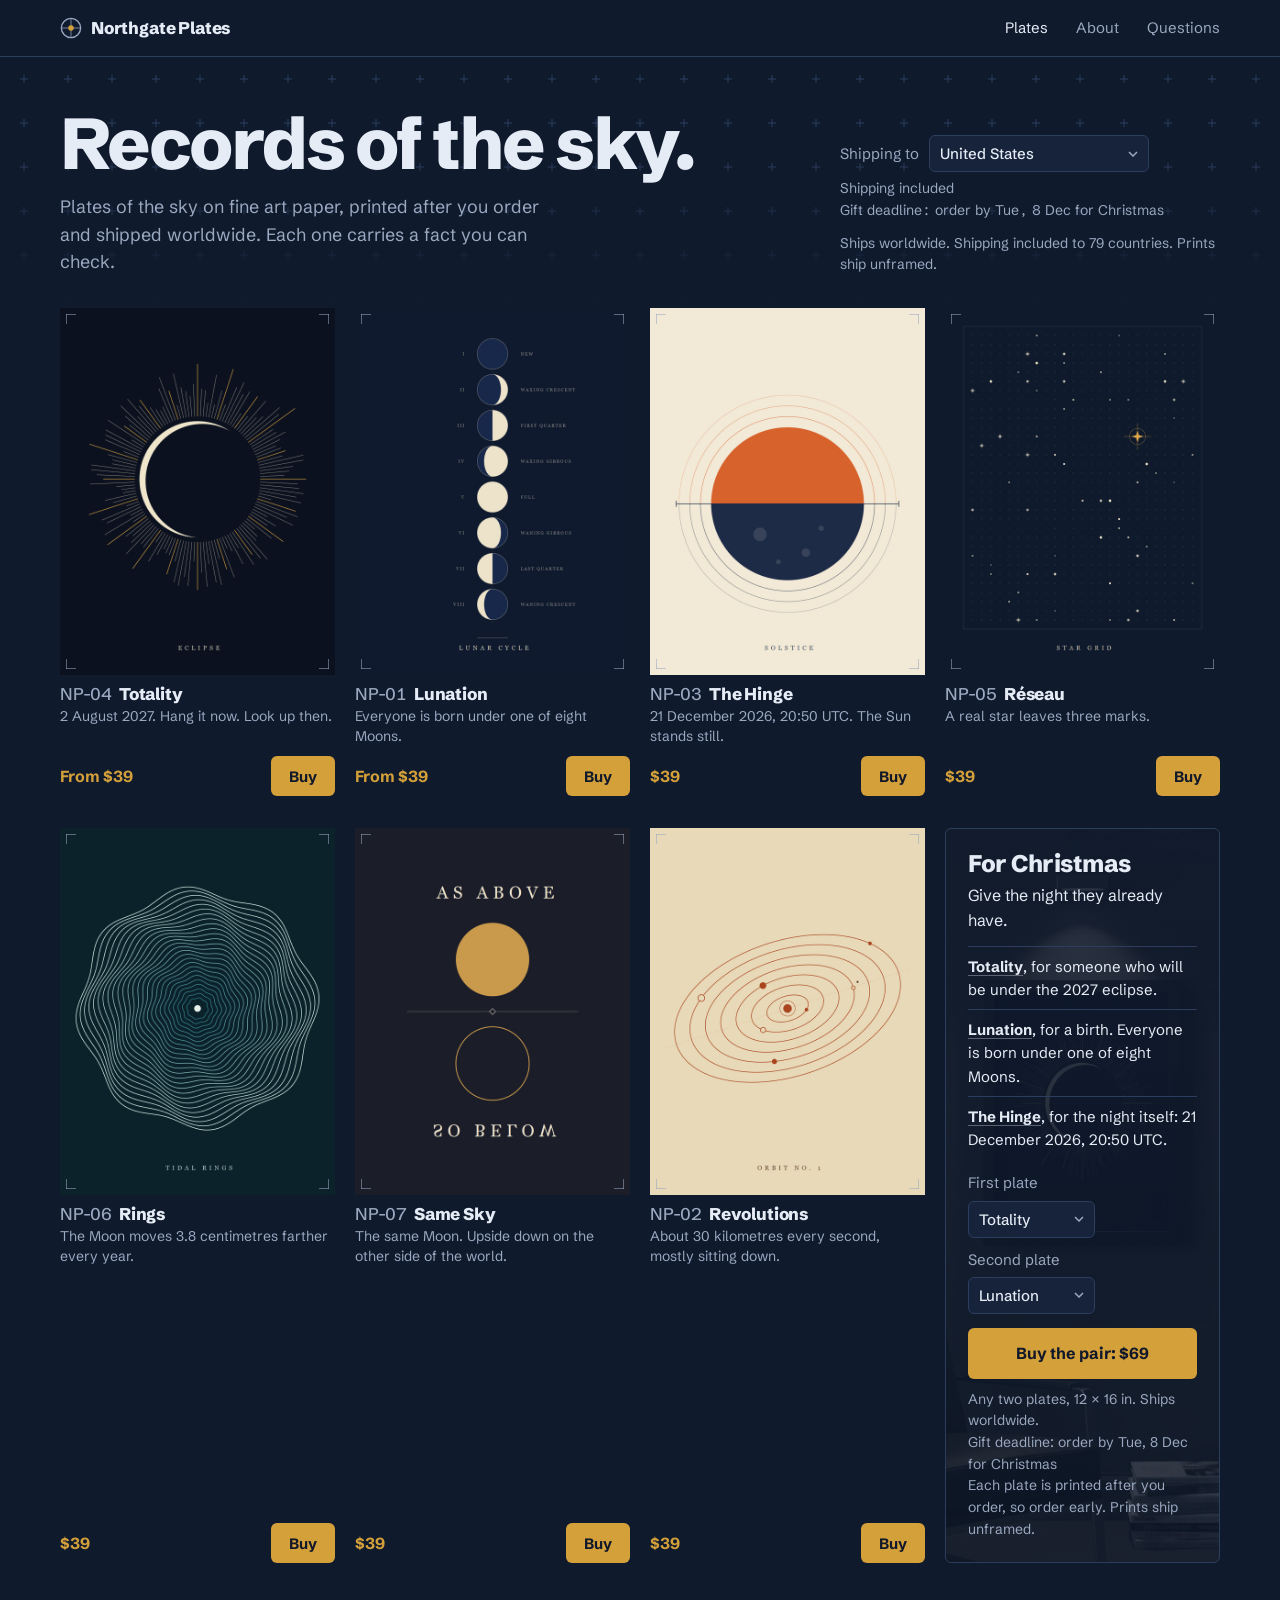
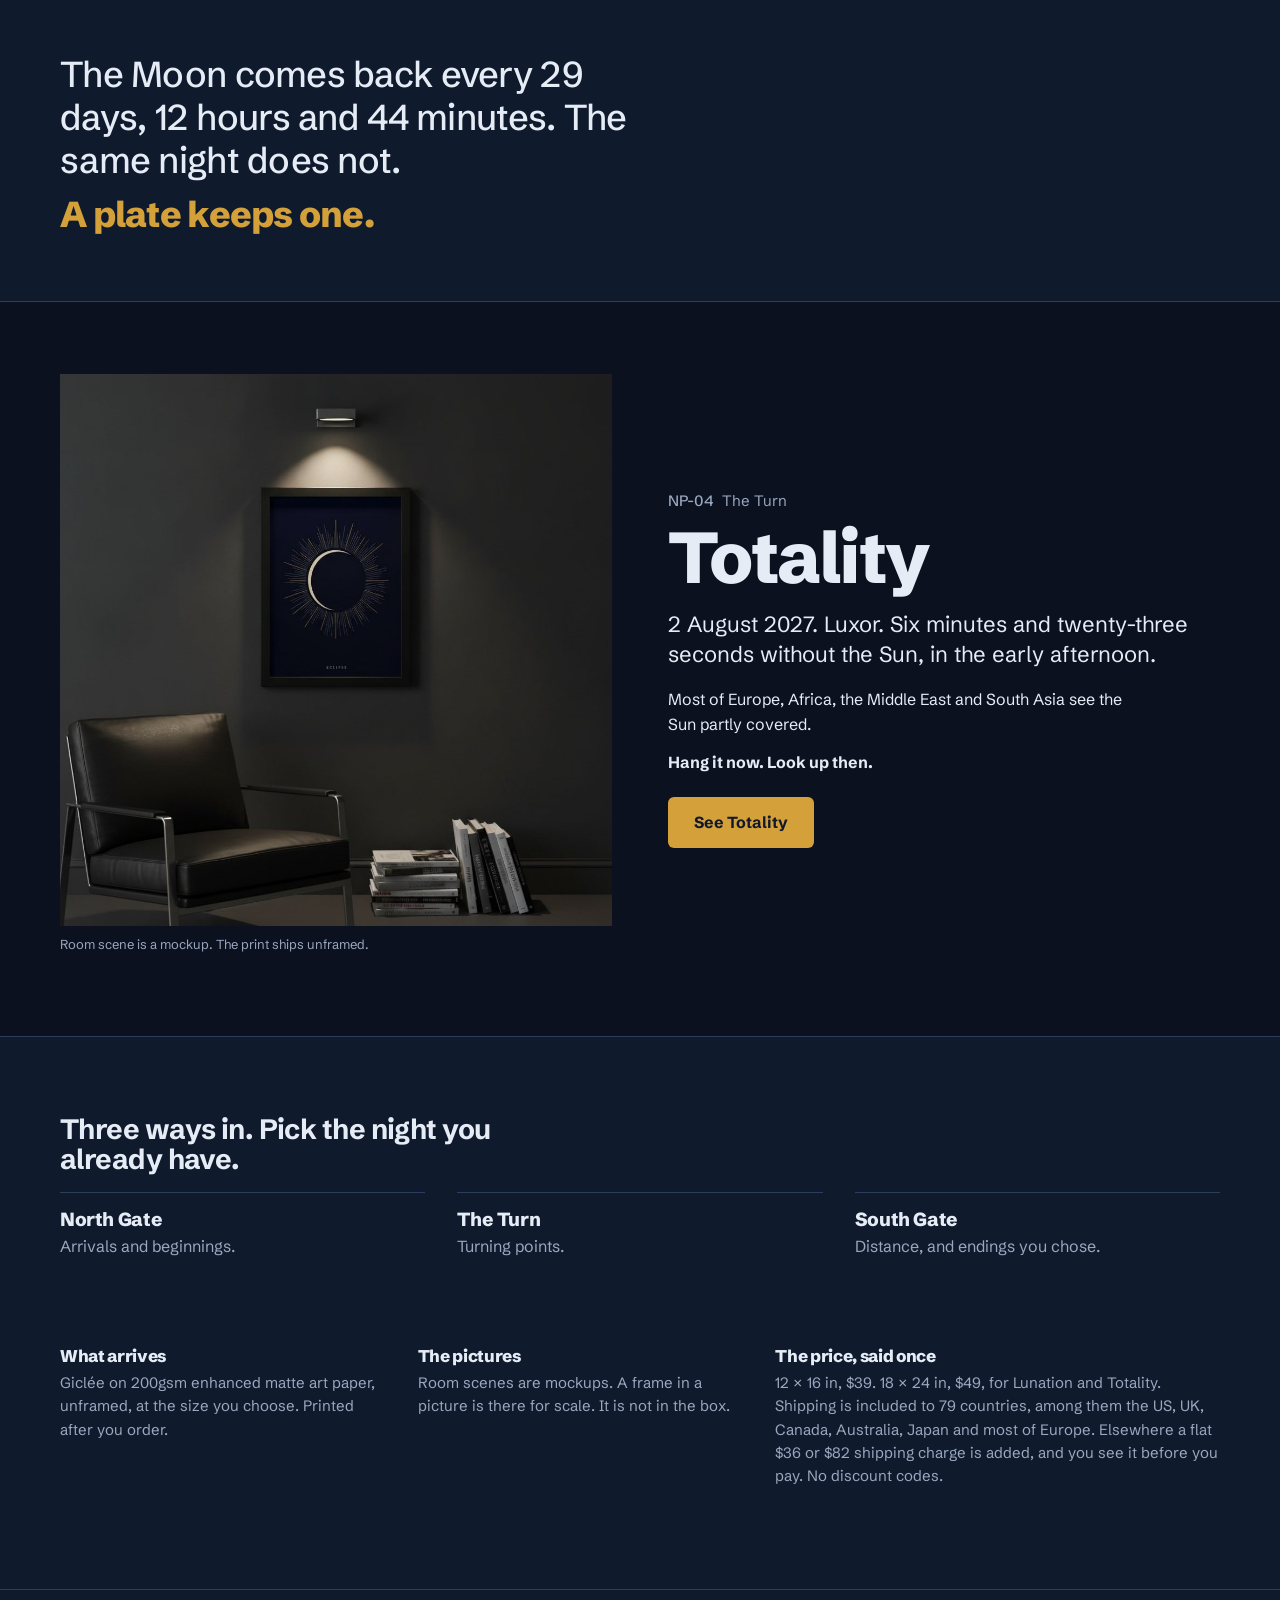
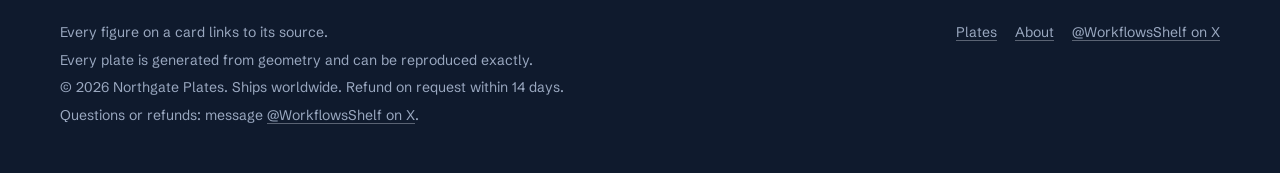
==== commit 8d3b9b3a: "EN-32: align the pair plate selects (equal label width)" ====
--- a/index.html
+++ b/index.html
@@ -9,7 +9,7 @@
 <link rel="canonical" href="https://ceo525.github.io/northgate-shop/"><meta property="og:title" content="Northgate Plates · Records of the sky."><meta property="og:description" content="Records of the sky for the nights that mattered. Each plate carries a fact you can check, with its source. Ships worldwide."><meta property="og:type" content="website"><meta property="og:image" content="https://ceo525.github.io/northgate-shop/art/plates/eclipse-1024.jpg"><meta name="twitter:card" content="summary_large_image">
 <link rel="icon" href="favicon.svg" type="image/svg+xml">
 <link rel="preconnect" href="https://fonts.googleapis.com"><link rel="preconnect" href="https://fonts.gstatic.com" crossorigin><link rel="stylesheet" href="https://fonts.googleapis.com/css2?family=Schibsted+Grotesk:wght@400;500;700;800&amp;display=swap">
-<link rel="stylesheet" href="style.css?v=ef1eba7b15">
+<link rel="stylesheet" href="style.css?v=d81ae682d3">
 <script type="application/ld+json">{"@context": "https://schema.org", "@graph": [{"@type": "Organization", "@id": "https://ceo525.github.io/northgate-shop/#org", "name": "Northgate Plates", "url": "https://ceo525.github.io/northgate-shop/", "logo": "https://ceo525.github.io/northgate-shop/favicon.svg", "sameAs": ["https://x.com/WorkflowsShelf"]}, {"@type": "WebSite", "@id": "https://ceo525.github.io/northgate-shop/#site", "name": "Northgate Plates", "url": "https://ceo525.github.io/northgate-shop/", "publisher": {"@id": "https://ceo525.github.io/northgate-shop/#org"}, "inLanguage": "en"}]}</script>
 </head>
 <body>
--- a/style.css
+++ b/style.css
@@ -153,6 +153,7 @@
 .gift li a { font-weight: 700; }
 .gift .small { color: var(--haze); font-size: 14px; margin: 0; }
 .gift .ship-to { margin-bottom: 10px; }
+.gift .ship-to label { min-width: 7.5em; }
 .gift .btn { margin: 4px 0 10px; }
 
 /* Reason, flagship, wings, facts */
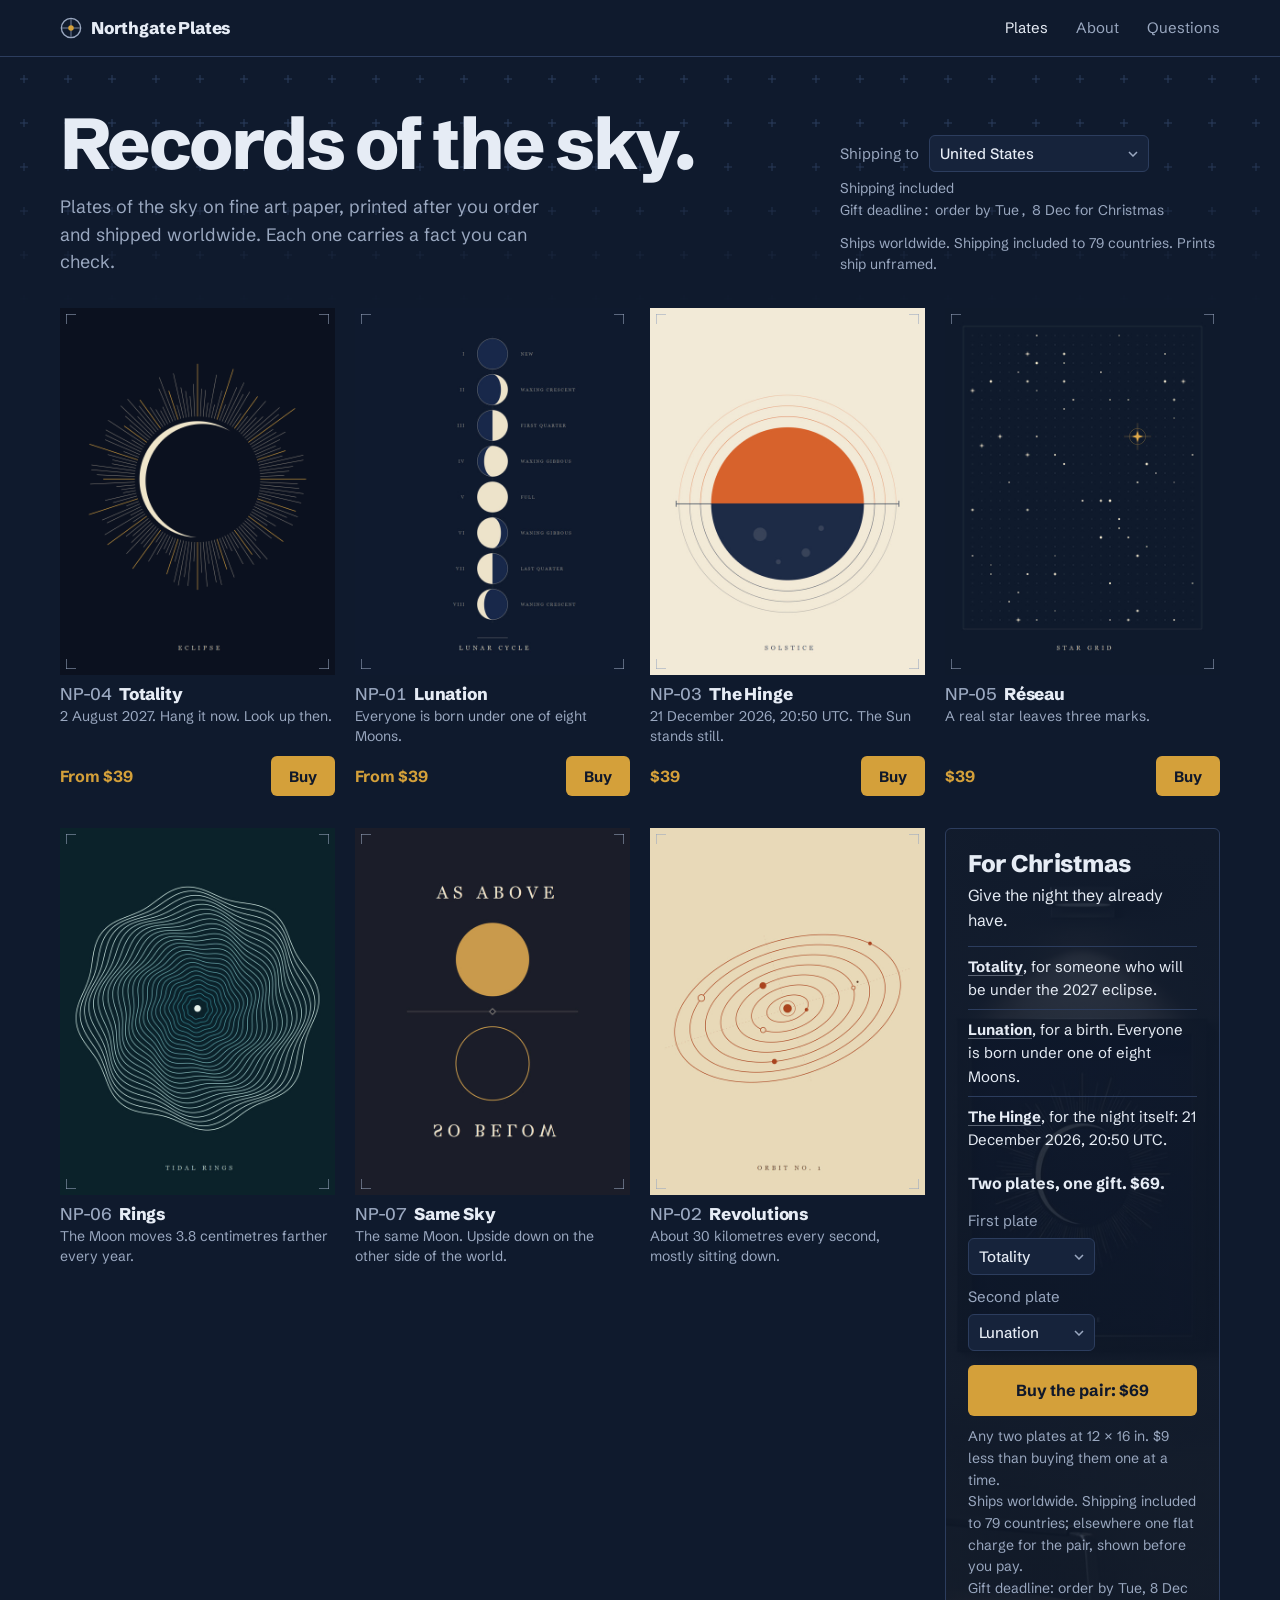
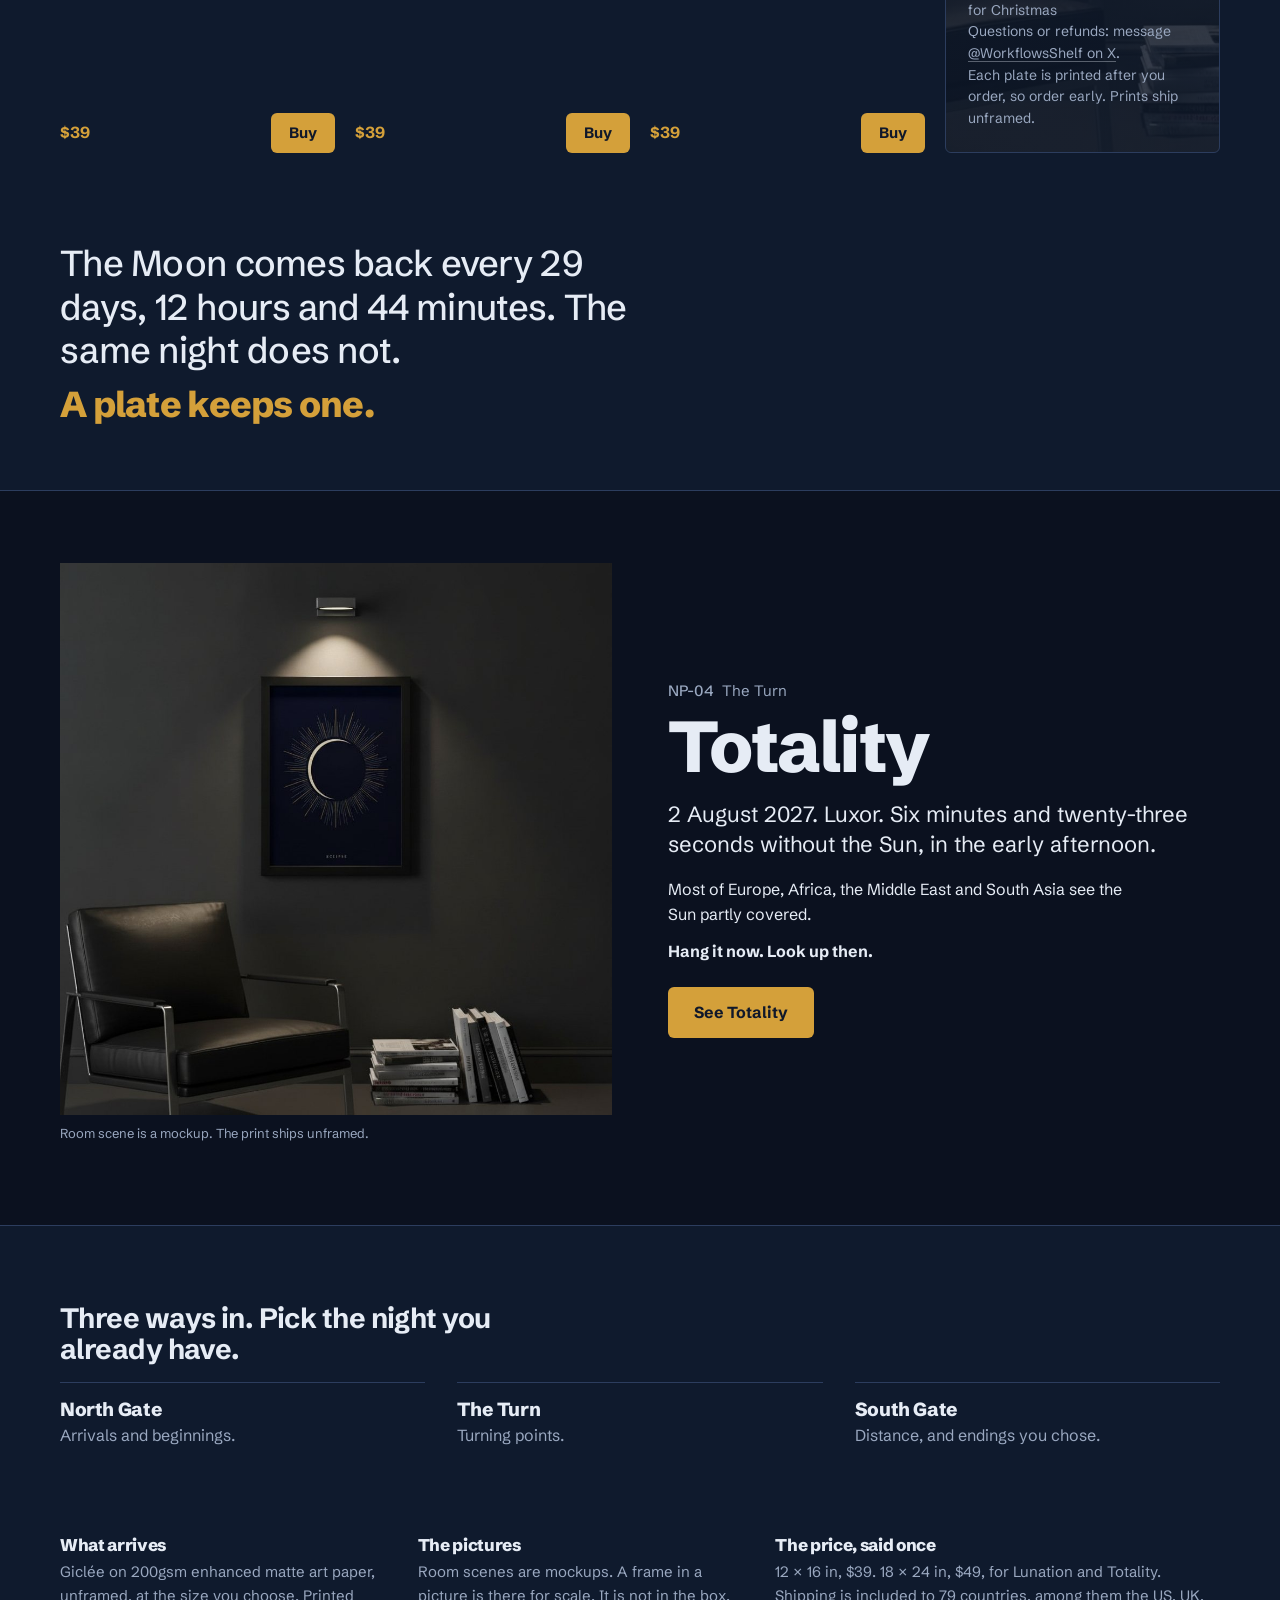
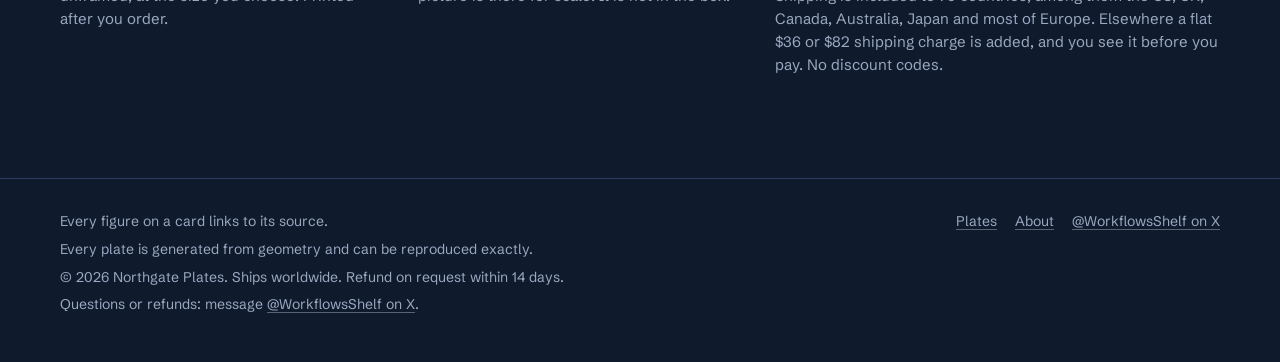
==== commit e194c491: "EN-35 step 0: pair block copy (headline, $9 less line, shipping line, refund contact)" ====
--- a/index.html
+++ b/index.html
@@ -46,7 +46,7 @@
 <li><a href="lunar-cycle.html">Lunation</a>, for a birth. Everyone is born under one of eight Moons.</li>
 <li><a href="solstice.html">The Hinge</a>, for the night itself: 21 December 2026, 20:50 UTC.</li>
 </ul>
-<div class="ship-to"><label for="pair1">First plate</label><select id="pair1" data-pair-pick><option value="eclipse" selected>Totality</option><option value="lunar-cycle">Lunation</option><option value="solstice">The Hinge</option><option value="star-grid">Réseau</option><option value="tidal-rings">Rings</option><option value="as-above">Same Sky</option><option value="orbit-no-1">Revolutions</option></select></div><div class="ship-to"><label for="pair2">Second plate</label><select id="pair2" data-pair-pick><option value="eclipse">Totality</option><option value="lunar-cycle" selected>Lunation</option><option value="solstice">The Hinge</option><option value="star-grid">Réseau</option><option value="tidal-rings">Rings</option><option value="as-above">Same Sky</option><option value="orbit-no-1">Revolutions</option></select></div><a class="btn block" data-pair data-buy href="https://buy.stripe.com/8x214pbv8eZYceA3qP7wA0E" data-z1="https://buy.stripe.com/8x214pbv8eZYceA3qP7wA0E" data-z2="https://buy.stripe.com/5kQcN7dDgg421zW4uT7wA0F" data-z3="https://buy.stripe.com/eVqcN76aO6ts2E01iH7wA0G" data-name="Any two plates, 12 × 16 in" data-price="69" aria-label="Buy the pair, any two plates, 12 × 16 in, $69">Buy the pair: $69</a><p class="small">Any two plates, 12 &times; 16 in. Ships worldwide.</p><p class="small" data-gift hidden></p>
+<p><strong>Two plates, one gift. $69.</strong></p><div class="ship-to"><label for="pair1">First plate</label><select id="pair1" data-pair-pick><option value="eclipse" selected>Totality</option><option value="lunar-cycle">Lunation</option><option value="solstice">The Hinge</option><option value="star-grid">Réseau</option><option value="tidal-rings">Rings</option><option value="as-above">Same Sky</option><option value="orbit-no-1">Revolutions</option></select></div><div class="ship-to"><label for="pair2">Second plate</label><select id="pair2" data-pair-pick><option value="eclipse">Totality</option><option value="lunar-cycle" selected>Lunation</option><option value="solstice">The Hinge</option><option value="star-grid">Réseau</option><option value="tidal-rings">Rings</option><option value="as-above">Same Sky</option><option value="orbit-no-1">Revolutions</option></select></div><a class="btn block" data-pair data-buy href="https://buy.stripe.com/8x214pbv8eZYceA3qP7wA0E" data-z1="https://buy.stripe.com/8x214pbv8eZYceA3qP7wA0E" data-z2="https://buy.stripe.com/5kQcN7dDgg421zW4uT7wA0F" data-z3="https://buy.stripe.com/eVqcN76aO6ts2E01iH7wA0G" data-name="Any two plates, 12 × 16 in" data-price="69" aria-label="Buy the pair, any two plates, 12 × 16 in, $69">Buy the pair: $69</a><p class="small">Any two plates at 12 &times; 16 in. $9 less than buying them one at a time.</p><p class="small">Ships worldwide. Shipping included to 79 countries; elsewhere one flat charge for the pair, shown before you pay.</p><p class="small" data-gift hidden></p><p class="small">Questions or refunds: message <a href="https://x.com/WorkflowsShelf" rel="noopener">@WorkflowsShelf on X</a>.</p>
 <p class="small">Each plate is printed after you order, so order early. Prints ship unframed.</p>
 </div>
 </li>
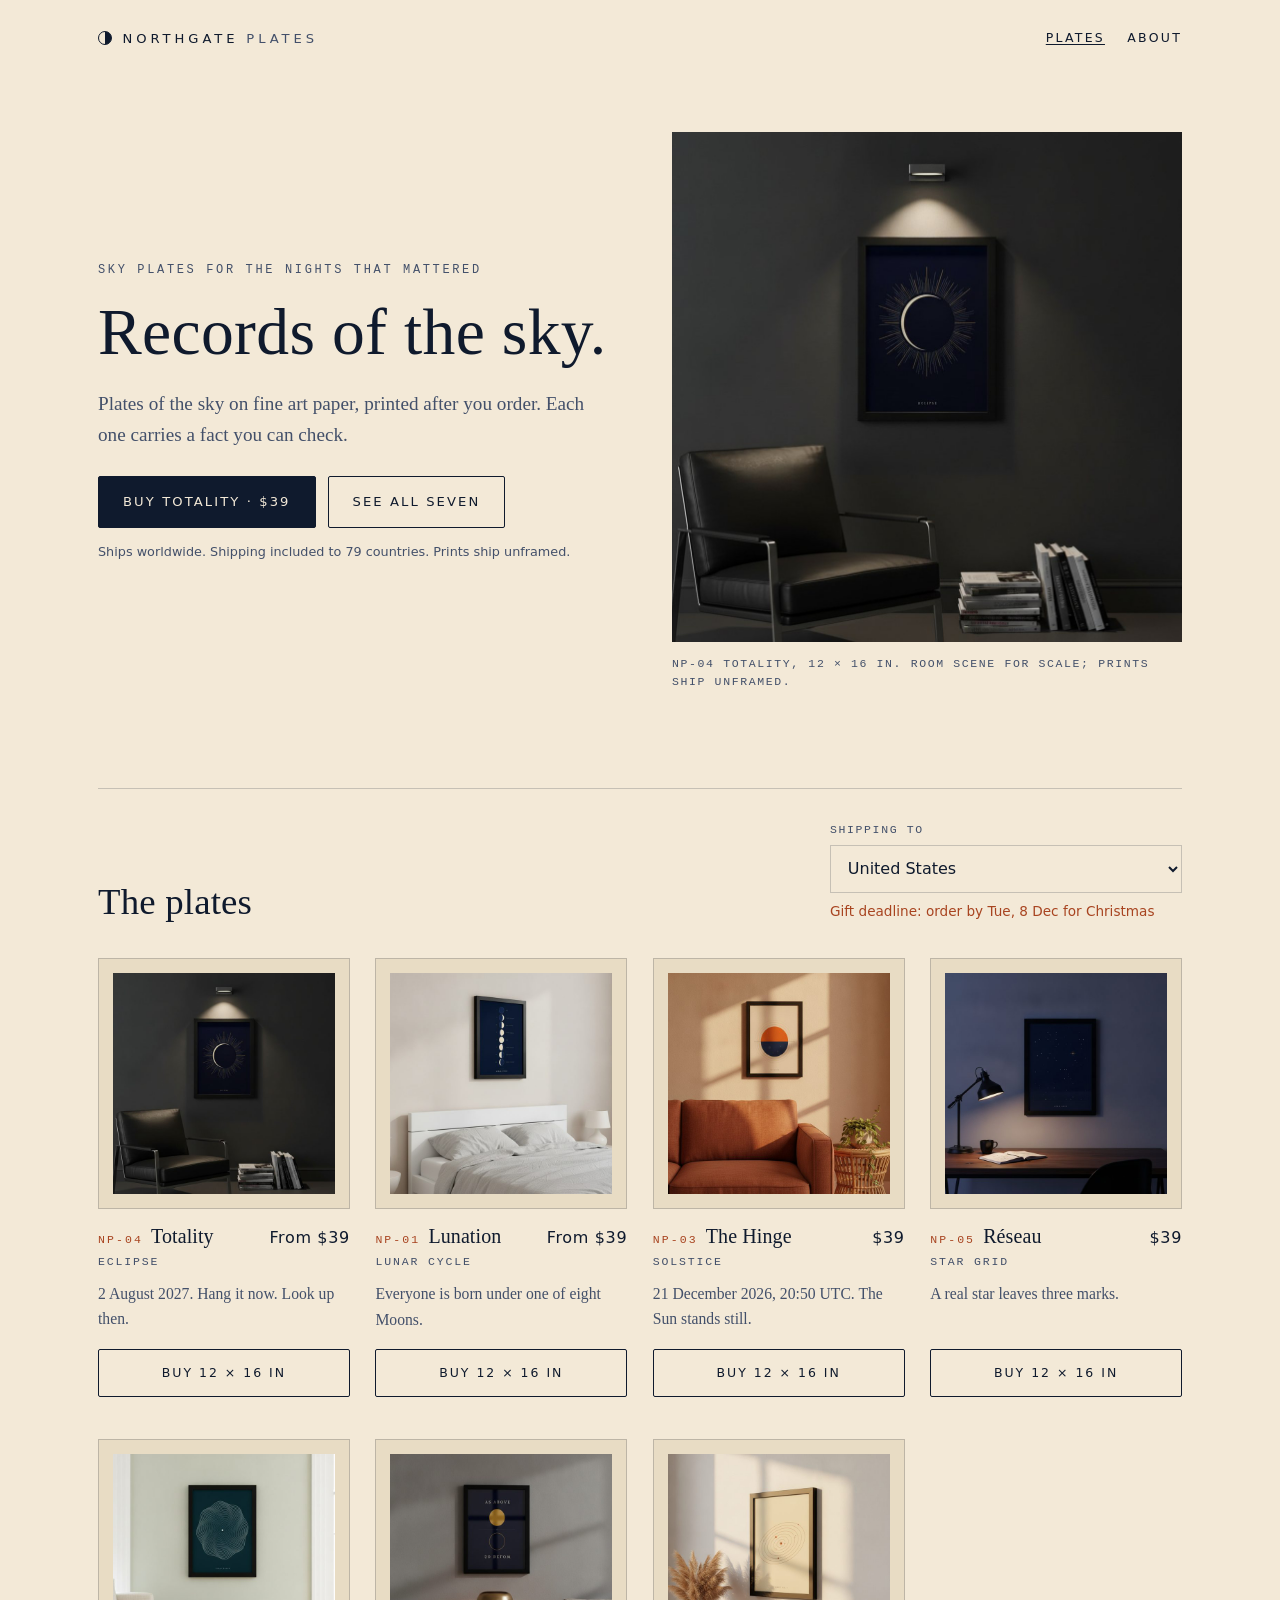
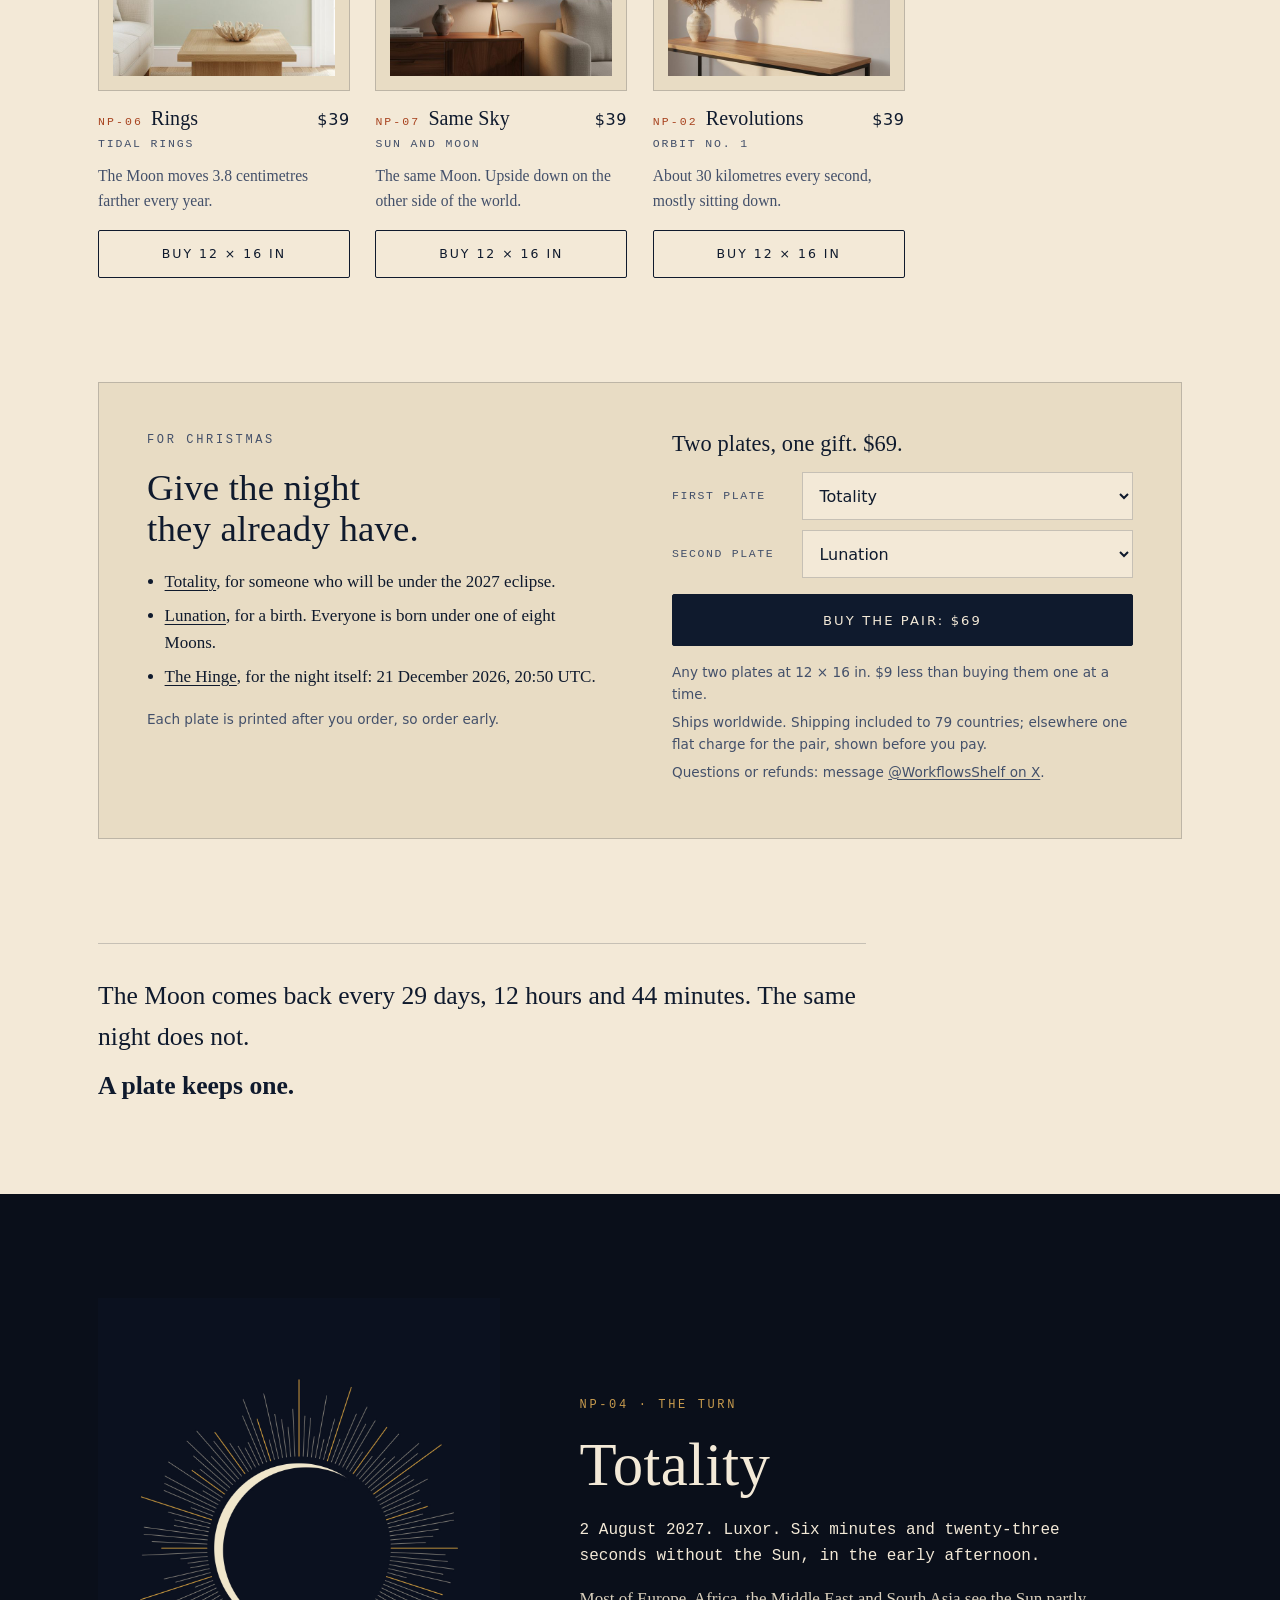
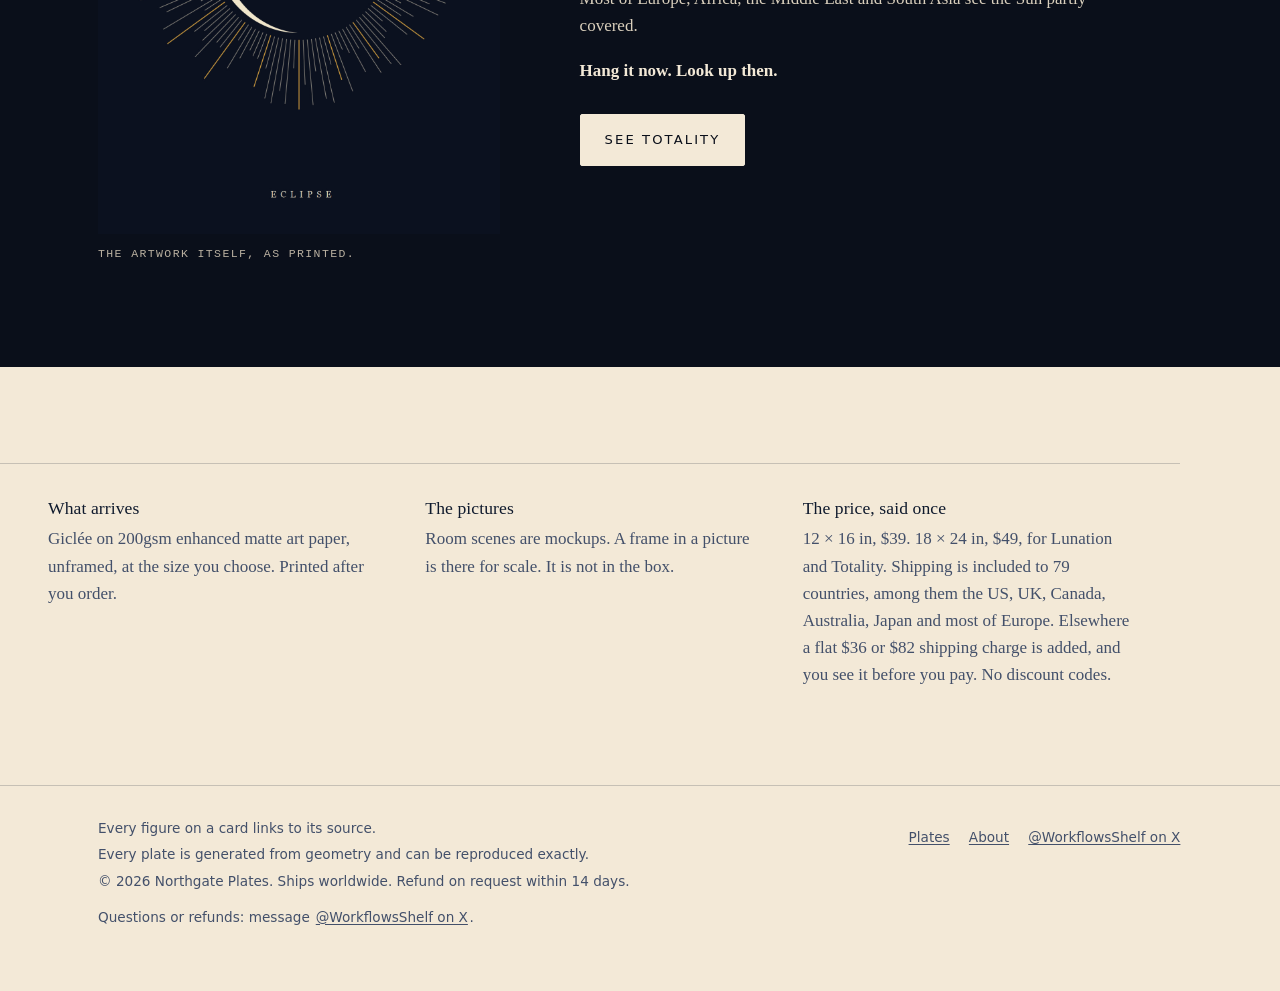
==== commit 6d1ff1f2: "WD-26: restore the 06492f7 look (paper, serif, matted room scenes) with every function since; one bu" ====
--- a/index.html
+++ b/index.html
@@ -5,52 +5,64 @@
 <meta name="viewport" content="width=device-width, initial-scale=1">
 <title>Northgate Plates · Records of the sky.</title>
 <meta name="description" content="Records of the sky for the nights that mattered. Each plate carries a fact you can check, with its source. Ships worldwide.">
-<meta name="theme-color" content="#0F1A2D">
+<meta name="theme-color" content="#F3E9D7">
 <link rel="canonical" href="https://ceo525.github.io/northgate-shop/"><meta property="og:title" content="Northgate Plates · Records of the sky."><meta property="og:description" content="Records of the sky for the nights that mattered. Each plate carries a fact you can check, with its source. Ships worldwide."><meta property="og:type" content="website"><meta property="og:image" content="https://ceo525.github.io/northgate-shop/art/plates/eclipse-1024.jpg"><meta name="twitter:card" content="summary_large_image">
 <link rel="icon" href="favicon.svg" type="image/svg+xml">
-<link rel="preconnect" href="https://fonts.googleapis.com"><link rel="preconnect" href="https://fonts.gstatic.com" crossorigin><link rel="stylesheet" href="https://fonts.googleapis.com/css2?family=Schibsted+Grotesk:wght@400;500;700;800&amp;display=swap">
-<link rel="stylesheet" href="style.css?v=d81ae682d3">
+
+<link rel="stylesheet" href="style.css?v=9ff979295c">
 <script type="application/ld+json">{"@context": "https://schema.org", "@graph": [{"@type": "Organization", "@id": "https://ceo525.github.io/northgate-shop/#org", "name": "Northgate Plates", "url": "https://ceo525.github.io/northgate-shop/", "logo": "https://ceo525.github.io/northgate-shop/favicon.svg", "sameAs": ["https://x.com/WorkflowsShelf"]}, {"@type": "WebSite", "@id": "https://ceo525.github.io/northgate-shop/#site", "name": "Northgate Plates", "url": "https://ceo525.github.io/northgate-shop/", "publisher": {"@id": "https://ceo525.github.io/northgate-shop/#org"}, "inLanguage": "en"}]}</script>
 </head>
 <body>
 <a class="skip" href="#main">Skip to content</a>
 <header class="site-head">
 <div class="wrap head-in">
-<a class="mark" href="index.html" aria-label="Northgate Plates, home"><svg viewBox="0 0 24 24" width="22" height="22" aria-hidden="true"><circle cx="12" cy="12" r="10.5" fill="none" stroke="currentColor" stroke-width="1.5"/><path d="M12 1.5v21M1.5 12h21" stroke="currentColor" stroke-width=".8"/><circle cx="12" cy="12" r="3" fill="#D4A03A"/></svg>Northgate Plates</a>
-<nav class="nav" aria-label="Main"><a href="index.html#plates" aria-current="page">Plates</a><a href="about.html">About</a><a href="https://x.com/WorkflowsShelf" rel="noopener">Questions</a></nav>
+<a class="mark" href="index.html" aria-label="Northgate Plates, home">Northgate<span>Plates</span></a>
+<nav class="nav" aria-label="Main"><a href="index.html#plates" aria-current="page">Plates</a><a href="about.html">About</a></nav>
 </div>
 </header>
 <main id="main">
-<div class="sky">
 <section class="wrap hero" aria-labelledby="h">
 <div class="hero-copy">
+<p class="eyebrow">Sky plates for the nights that mattered</p>
 <h1 id="h">Records of the sky.</h1>
-<p class="lede">Plates of the sky on fine art paper, printed after you order and shipped worldwide. Each one carries a fact you can check.</p>
+<p class="lede">Plates of the sky on fine art paper, printed after you order. Each one carries a fact you can check.</p>
+<div class="actions">
+<a class="btn" data-offer="eclipse" data-buy href="https://buy.stripe.com/00w8wR1UydVUdiE1iH7wA03" data-z1="https://buy.stripe.com/00w8wR1UydVUdiE1iH7wA03" data-z2="https://buy.stripe.com/eVqaEZ6aO9FE6Ug9Pd7wA0h" data-z3="https://buy.stripe.com/8x228tgPsdVU92o5yX7wA0i" data-name="Totality, 12 × 16 in" data-price="39" aria-label="Buy this plate, Totality, 12 × 16 in, $39">Buy Totality &middot; $39</a>
+<a class="btn ghost" href="#plates">See all seven</a>
 </div>
-<div class="hero-side">
-<div class="ship-to home-picker" hidden><label for="country">Shipping to</label><select id="country" data-z2ship="36" data-z3ship="82"><option value="">Choose your country</option></select><span class="ship-note" data-ship>Shipping included</span></div>
-<p class="ship-note" data-gift hidden></p>
 <p class="assure">Ships worldwide. Shipping included to 79 countries. Prints ship unframed.</p>
 </div>
+<figure class="hero-art"><a href="eclipse.html" tabindex="-1" aria-hidden="true"><img src="art/plates/eclipse-1024.jpg" width="1024" height="1024" alt=""></a>
+<figcaption>NP-04 Totality, 12 &times; 16 in. Room scene for scale; prints ship unframed.</figcaption></figure>
 </section>
+<section class="wrap" id="plates" aria-labelledby="ph">
+<div class="section-head">
+<h2 id="ph">The plates</h2>
+<div class="shop-bar">
+<div class="ship-to home-picker" hidden><label for="country">Shipping to</label><select id="country" data-z2ship="36" data-z3ship="82"><option value="">Choose your country</option></select><span class="ship-note" data-ship>Shipping included</span></div>
+<p class="gift-line" data-gift hidden></p>
 </div>
-<section class="wrap" id="plates" aria-label="The plates">
-<ul class="plates">
-<li class="card feature"><a class="art" href="eclipse.html" tabindex="-1" aria-hidden="true" style="--ground:#0B111F"><img src="art/web/eclipse-1200.jpg" width="1200" height="1600" alt=""></a><div class="meta"><h3><a href="eclipse.html"><span class="np">NP-04</span> Totality</a></h3><p class="line">2 August 2027. Hang it now. Look up then.</p><div class="buyrow"><span class="price">From $39</span><a class="buy" data-buy href="https://buy.stripe.com/00w8wR1UydVUdiE1iH7wA03" data-z1="https://buy.stripe.com/00w8wR1UydVUdiE1iH7wA03" data-z2="https://buy.stripe.com/eVqaEZ6aO9FE6Ug9Pd7wA0h" data-z3="https://buy.stripe.com/8x228tgPsdVU92o5yX7wA0i" data-name="Totality, 12 × 16 in" data-price="39" aria-label="Buy Totality, 12 × 16 in, $39">Buy</a></div></div></li><li class="card"><a class="art" href="lunar-cycle.html" tabindex="-1" aria-hidden="true" style="--ground:#0F1A2E"><img src="art/web/lunar-cycle-600.jpg" width="600" height="800" loading="lazy" alt=""></a><div class="meta"><h3><a href="lunar-cycle.html"><span class="np">NP-01</span> Lunation</a></h3><p class="line">Everyone is born under one of eight Moons.</p><div class="buyrow"><span class="price">From $39</span><a class="buy" data-buy href="https://buy.stripe.com/fZu7sN6aO05492o9Pd7wA05" data-z1="https://buy.stripe.com/fZu7sN6aO05492o9Pd7wA05" data-z2="https://buy.stripe.com/8x2dRb7eS9FE4M8e5t7wA0l" data-z3="https://buy.stripe.com/eVq7sNdDg198emIbXl7wA0m" data-name="Lunation, 12 × 16 in" data-price="39" aria-label="Buy Lunation, 12 × 16 in, $39">Buy</a></div></div></li><li class="card"><a class="art" href="solstice.html" tabindex="-1" aria-hidden="true" style="--ground:#F2EAD7"><img src="art/web/solstice-600.jpg" width="600" height="800" loading="lazy" alt=""></a><div class="meta"><h3><a href="solstice.html"><span class="np">NP-03</span> The Hinge</a></h3><p class="line">21 December 2026, 20:50 UTC. The Sun stands still.</p><div class="buyrow"><span class="price">$39</span><a class="buy" data-buy href="https://buy.stripe.com/14A3cx0Qu3hgfqMf9x7wA08" data-z1="https://buy.stripe.com/14A3cx0Qu3hgfqMf9x7wA08" data-z2="https://buy.stripe.com/bJecN79n0054a6s2mL7wA0r" data-z3="https://buy.stripe.com/9B6fZjdDg6ts3I4f9x7wA0s" data-name="The Hinge, 12 × 16 in" data-price="39" aria-label="Buy The Hinge, 12 × 16 in, $39">Buy</a></div></div></li><li class="card"><a class="art" href="star-grid.html" tabindex="-1" aria-hidden="true" style="--ground:#0F1A2C"><img src="art/web/star-grid-600.jpg" width="600" height="800" loading="lazy" alt=""></a><div class="meta"><h3><a href="star-grid.html"><span class="np">NP-05</span> Réseau</a></h3><p class="line">A real star leaves three marks.</p><div class="buyrow"><span class="price">$39</span><a class="buy" data-buy href="https://buy.stripe.com/9B63cxbv8bNMa6s4uT7wA09" data-z1="https://buy.stripe.com/9B63cxbv8bNMa6s4uT7wA09" data-z2="https://buy.stripe.com/7sY6oJ9n08BAemI8L97wA0t" data-z3="https://buy.stripe.com/fZu5kFeHkcRQdiEaTh7wA0u" data-name="Réseau, 12 × 16 in" data-price="39" aria-label="Buy Réseau, 12 × 16 in, $39">Buy</a></div></div></li><li class="card"><a class="art" href="tidal-rings.html" tabindex="-1" aria-hidden="true" style="--ground:#0B222A"><img src="art/web/tidal-rings-600.jpg" width="600" height="800" loading="lazy" alt=""></a><div class="meta"><h3><a href="tidal-rings.html"><span class="np">NP-06</span> Rings</a></h3><p class="line">The Moon moves 3.8 centimetres farther every year.</p><div class="buyrow"><span class="price">$39</span><a class="buy" data-buy href="https://buy.stripe.com/cNiaEZar4eZYdiE1iH7wA0a" data-z1="https://buy.stripe.com/cNiaEZar4eZYdiE1iH7wA0a" data-z2="https://buy.stripe.com/cNifZj56KbNM4M82mL7wA0v" data-z3="https://buy.stripe.com/00w00ldDgdVU3I4d1p7wA0w" data-name="Rings, 12 × 16 in" data-price="39" aria-label="Buy Rings, 12 × 16 in, $39">Buy</a></div></div></li><li class="card"><a class="art" href="as-above.html" tabindex="-1" aria-hidden="true" style="--ground:#1B1D29"><img src="art/web/as-above-600.jpg" width="600" height="800" loading="lazy" alt=""></a><div class="meta"><h3><a href="as-above.html"><span class="np">NP-07</span> Same Sky</a></h3><p class="line">The same Moon. Upside down on the other side of the world.</p><div class="buyrow"><span class="price">$39</span><a class="buy" data-buy href="https://buy.stripe.com/dRm8wR56K8BA0vS2mL7wA02" data-z1="https://buy.stripe.com/dRm8wR56K8BA0vS2mL7wA02" data-z2="https://buy.stripe.com/eVqdRb7eS1983I40eD7wA0f" data-z3="https://buy.stripe.com/cNi7sN2YCdVU0vS2mL7wA0g" data-name="Same Sky, 12 × 16 in" data-price="39" aria-label="Buy Same Sky, 12 × 16 in, $39">Buy</a></div></div></li><li class="card"><a class="art" href="orbit-no-1.html" tabindex="-1" aria-hidden="true" style="--ground:#E8D9B8"><img src="art/web/orbit-no-1-600.jpg" width="600" height="800" loading="lazy" alt=""></a><div class="meta"><h3><a href="orbit-no-1.html"><span class="np">NP-02</span> Revolutions</a></h3><p class="line">About 30 kilometres every second, mostly sitting down.</p><div class="buyrow"><span class="price">$39</span><a class="buy" data-buy href="https://buy.stripe.com/5kQ6oJgPsg422E0aTh7wA07" data-z1="https://buy.stripe.com/5kQ6oJgPsg422E0aTh7wA07" data-z2="https://buy.stripe.com/bJe8wR7eS7xw4M8aTh7wA0p" data-z3="https://buy.stripe.com/cNieVf56K9FE3I4d1p7wA0q" data-name="Revolutions, 12 × 16 in" data-price="39" aria-label="Buy Revolutions, 12 × 16 in, $39">Buy</a></div></div></li>
-<li class="gift" style="--room:url('art/ai/eclipse-1024.jpg')">
-<div class="gift-in">
-<h3>For Christmas</h3>
-<p>Give the night they already have.</p>
-<ul>
+</div>
+<ul class="grid">
+<li class="card"><a class="plate" href="eclipse.html" tabindex="-1" aria-hidden="true"><img src="art/plates/eclipse-640.jpg" width="640" height="640" loading="lazy" alt=""></a><div class="meta"><h3><a href="eclipse.html"><span class="np">NP-04</span>Totality</a></h3><span class="price">From $39</span></div><p class="spec">Eclipse</p><p class="line">2 August 2027. Hang it now. Look up then.</p><a class="buy" data-buy href="https://buy.stripe.com/00w8wR1UydVUdiE1iH7wA03" data-z1="https://buy.stripe.com/00w8wR1UydVUdiE1iH7wA03" data-z2="https://buy.stripe.com/eVqaEZ6aO9FE6Ug9Pd7wA0h" data-z3="https://buy.stripe.com/8x228tgPsdVU92o5yX7wA0i" data-name="Totality, 12 × 16 in" data-price="39" aria-label="Buy Totality, 12 × 16 in, $39">Buy 12 &times; 16 in</a></li><li class="card"><a class="plate" href="lunar-cycle.html" tabindex="-1" aria-hidden="true"><img src="art/plates/lunar-cycle-640.jpg" width="640" height="640" loading="lazy" alt=""></a><div class="meta"><h3><a href="lunar-cycle.html"><span class="np">NP-01</span>Lunation</a></h3><span class="price">From $39</span></div><p class="spec">Lunar Cycle</p><p class="line">Everyone is born under one of eight Moons.</p><a class="buy" data-buy href="https://buy.stripe.com/fZu7sN6aO05492o9Pd7wA05" data-z1="https://buy.stripe.com/fZu7sN6aO05492o9Pd7wA05" data-z2="https://buy.stripe.com/8x2dRb7eS9FE4M8e5t7wA0l" data-z3="https://buy.stripe.com/eVq7sNdDg198emIbXl7wA0m" data-name="Lunation, 12 × 16 in" data-price="39" aria-label="Buy Lunation, 12 × 16 in, $39">Buy 12 &times; 16 in</a></li><li class="card"><a class="plate" href="solstice.html" tabindex="-1" aria-hidden="true"><img src="art/plates/solstice-640.jpg" width="640" height="640" loading="lazy" alt=""></a><div class="meta"><h3><a href="solstice.html"><span class="np">NP-03</span>The Hinge</a></h3><span class="price">$39</span></div><p class="spec">Solstice</p><p class="line">21 December 2026, 20:50 UTC. The Sun stands still.</p><a class="buy" data-buy href="https://buy.stripe.com/14A3cx0Qu3hgfqMf9x7wA08" data-z1="https://buy.stripe.com/14A3cx0Qu3hgfqMf9x7wA08" data-z2="https://buy.stripe.com/bJecN79n0054a6s2mL7wA0r" data-z3="https://buy.stripe.com/9B6fZjdDg6ts3I4f9x7wA0s" data-name="The Hinge, 12 × 16 in" data-price="39" aria-label="Buy The Hinge, 12 × 16 in, $39">Buy 12 &times; 16 in</a></li><li class="card"><a class="plate" href="star-grid.html" tabindex="-1" aria-hidden="true"><img src="art/plates/star-grid-640.jpg" width="640" height="640" loading="lazy" alt=""></a><div class="meta"><h3><a href="star-grid.html"><span class="np">NP-05</span>Réseau</a></h3><span class="price">$39</span></div><p class="spec">Star Grid</p><p class="line">A real star leaves three marks.</p><a class="buy" data-buy href="https://buy.stripe.com/9B63cxbv8bNMa6s4uT7wA09" data-z1="https://buy.stripe.com/9B63cxbv8bNMa6s4uT7wA09" data-z2="https://buy.stripe.com/7sY6oJ9n08BAemI8L97wA0t" data-z3="https://buy.stripe.com/fZu5kFeHkcRQdiEaTh7wA0u" data-name="Réseau, 12 × 16 in" data-price="39" aria-label="Buy Réseau, 12 × 16 in, $39">Buy 12 &times; 16 in</a></li><li class="card"><a class="plate" href="tidal-rings.html" tabindex="-1" aria-hidden="true"><img src="art/plates/tidal-rings-640.jpg" width="640" height="640" loading="lazy" alt=""></a><div class="meta"><h3><a href="tidal-rings.html"><span class="np">NP-06</span>Rings</a></h3><span class="price">$39</span></div><p class="spec">Tidal Rings</p><p class="line">The Moon moves 3.8 centimetres farther every year.</p><a class="buy" data-buy href="https://buy.stripe.com/cNiaEZar4eZYdiE1iH7wA0a" data-z1="https://buy.stripe.com/cNiaEZar4eZYdiE1iH7wA0a" data-z2="https://buy.stripe.com/cNifZj56KbNM4M82mL7wA0v" data-z3="https://buy.stripe.com/00w00ldDgdVU3I4d1p7wA0w" data-name="Rings, 12 × 16 in" data-price="39" aria-label="Buy Rings, 12 × 16 in, $39">Buy 12 &times; 16 in</a></li><li class="card"><a class="plate" href="as-above.html" tabindex="-1" aria-hidden="true"><img src="art/plates/as-above-640.jpg" width="640" height="640" loading="lazy" alt=""></a><div class="meta"><h3><a href="as-above.html"><span class="np">NP-07</span>Same Sky</a></h3><span class="price">$39</span></div><p class="spec">Sun and Moon</p><p class="line">The same Moon. Upside down on the other side of the world.</p><a class="buy" data-buy href="https://buy.stripe.com/dRm8wR56K8BA0vS2mL7wA02" data-z1="https://buy.stripe.com/dRm8wR56K8BA0vS2mL7wA02" data-z2="https://buy.stripe.com/eVqdRb7eS1983I40eD7wA0f" data-z3="https://buy.stripe.com/cNi7sN2YCdVU0vS2mL7wA0g" data-name="Same Sky, 12 × 16 in" data-price="39" aria-label="Buy Same Sky, 12 × 16 in, $39">Buy 12 &times; 16 in</a></li><li class="card"><a class="plate" href="orbit-no-1.html" tabindex="-1" aria-hidden="true"><img src="art/plates/orbit-no-1-640.jpg" width="640" height="640" loading="lazy" alt=""></a><div class="meta"><h3><a href="orbit-no-1.html"><span class="np">NP-02</span>Revolutions</a></h3><span class="price">$39</span></div><p class="spec">Orbit No. 1</p><p class="line">About 30 kilometres every second, mostly sitting down.</p><a class="buy" data-buy href="https://buy.stripe.com/5kQ6oJgPsg422E0aTh7wA07" data-z1="https://buy.stripe.com/5kQ6oJgPsg422E0aTh7wA07" data-z2="https://buy.stripe.com/bJe8wR7eS7xw4M8aTh7wA0p" data-z3="https://buy.stripe.com/cNieVf56K9FE3I4d1p7wA0q" data-name="Revolutions, 12 × 16 in" data-price="39" aria-label="Buy Revolutions, 12 × 16 in, $39">Buy 12 &times; 16 in</a></li>
+</ul>
+</section>
+<section class="wrap" aria-labelledby="gh">
+<div class="pair">
+<div class="pair-copy">
+<p class="eyebrow">For Christmas</p>
+<h2 id="gh">Give the night they already have.</h2>
+<ul class="ideas">
 <li><a href="eclipse.html">Totality</a>, for someone who will be under the 2027 eclipse.</li>
 <li><a href="lunar-cycle.html">Lunation</a>, for a birth. Everyone is born under one of eight Moons.</li>
 <li><a href="solstice.html">The Hinge</a>, for the night itself: 21 December 2026, 20:50 UTC.</li>
 </ul>
-<p><strong>Two plates, one gift. $69.</strong></p><div class="ship-to"><label for="pair1">First plate</label><select id="pair1" data-pair-pick><option value="eclipse" selected>Totality</option><option value="lunar-cycle">Lunation</option><option value="solstice">The Hinge</option><option value="star-grid">Réseau</option><option value="tidal-rings">Rings</option><option value="as-above">Same Sky</option><option value="orbit-no-1">Revolutions</option></select></div><div class="ship-to"><label for="pair2">Second plate</label><select id="pair2" data-pair-pick><option value="eclipse">Totality</option><option value="lunar-cycle" selected>Lunation</option><option value="solstice">The Hinge</option><option value="star-grid">Réseau</option><option value="tidal-rings">Rings</option><option value="as-above">Same Sky</option><option value="orbit-no-1">Revolutions</option></select></div><a class="btn block" data-pair data-buy href="https://buy.stripe.com/8x214pbv8eZYceA3qP7wA0E" data-z1="https://buy.stripe.com/8x214pbv8eZYceA3qP7wA0E" data-z2="https://buy.stripe.com/5kQcN7dDgg421zW4uT7wA0F" data-z3="https://buy.stripe.com/eVqcN76aO6ts2E01iH7wA0G" data-name="Any two plates, 12 × 16 in" data-price="69" aria-label="Buy the pair, any two plates, 12 × 16 in, $69">Buy the pair: $69</a><p class="small">Any two plates at 12 &times; 16 in. $9 less than buying them one at a time.</p><p class="small">Ships worldwide. Shipping included to 79 countries; elsewhere one flat charge for the pair, shown before you pay.</p><p class="small" data-gift hidden></p><p class="small">Questions or refunds: message <a href="https://x.com/WorkflowsShelf" rel="noopener">@WorkflowsShelf on X</a>.</p>
-<p class="small">Each plate is printed after you order, so order early. Prints ship unframed.</p>
+<p class="small">Each plate is printed after you order, so order early.</p>
 </div>
-</li>
-</ul>
+<div class="pair-buy">
+<h3>Two plates, one gift. $69.</h3><div class="pick"><label for="pair1">First plate</label><select id="pair1" data-pair-pick><option value="eclipse" selected>Totality</option><option value="lunar-cycle">Lunation</option><option value="solstice">The Hinge</option><option value="star-grid">Réseau</option><option value="tidal-rings">Rings</option><option value="as-above">Same Sky</option><option value="orbit-no-1">Revolutions</option></select></div><div class="pick"><label for="pair2">Second plate</label><select id="pair2" data-pair-pick><option value="eclipse">Totality</option><option value="lunar-cycle" selected>Lunation</option><option value="solstice">The Hinge</option><option value="star-grid">Réseau</option><option value="tidal-rings">Rings</option><option value="as-above">Same Sky</option><option value="orbit-no-1">Revolutions</option></select></div><a class="btn block" data-pair data-offer="pair" data-buy href="https://buy.stripe.com/8x214pbv8eZYceA3qP7wA0E" data-z1="https://buy.stripe.com/8x214pbv8eZYceA3qP7wA0E" data-z2="https://buy.stripe.com/5kQcN7dDgg421zW4uT7wA0F" data-z3="https://buy.stripe.com/eVqcN76aO6ts2E01iH7wA0G" data-name="Any two plates, 12 × 16 in" data-price="69" aria-label="Buy the pair, any two plates, 12 × 16 in, $69">Buy the pair: $69</a><p class="small">Any two plates at 12 &times; 16 in. $9 less than buying them one at a time.</p><p class="small">Ships worldwide. Shipping included to 79 countries; elsewhere one flat charge for the pair, shown before you pay.</p><p class="small">Questions or refunds: message <a href="https://x.com/WorkflowsShelf" rel="noopener">@WorkflowsShelf on X</a>.</p>
+</div>
+</div>
 </section>
 <section class="wrap reason" aria-label="Why a plate">
 <p>The Moon comes back every 29 days, 12 hours and 44 minutes. The same night does not.</p>
@@ -58,23 +70,15 @@
 </section>
 <section class="flagship" aria-labelledby="fh">
 <div class="wrap flagship-in">
-<div class="flag-art" style="--ground:#0B111F"><img src="art/ai/eclipse-1024.jpg" width="1024" height="1024" loading="lazy" alt="Totality plate in a thin black frame on a charcoal wall, lit by a single spotlight above a leather armchair."><p class="cap">Room scene is a mockup. The print ships unframed.</p></div>
+<div class="flag-art"><img src="art/web/eclipse-1200.jpg" width="1200" height="1600" loading="lazy" alt="A dark disc covering a cream disc with a thin crescent of light, ringed by radiating corona lines."><p class="cap">The artwork itself, as printed.</p></div>
 <div class="flag-copy">
-<p class="cat"><span class="np">NP-04</span> The Turn</p>
+<p class="eyebrow">NP-04 &middot; The Turn</p>
 <h2 id="fh">Totality</h2>
 <p class="log">2 August 2027. Luxor. Six minutes and twenty-three seconds without the Sun, in the early afternoon.</p>
 <p>Most of Europe, Africa, the Middle East and South Asia see the Sun partly covered.</p>
 <p class="strong">Hang it now. Look up then.</p>
-<a class="btn" href="eclipse.html">See Totality</a>
+<a class="btn light" href="eclipse.html">See Totality</a>
 </div>
-</div>
-</section>
-<section class="wrap wings" aria-label="Three ways in">
-<h2>Three ways in. Pick the night you already have.</h2>
-<div class="wing-row">
-<div><h3>North Gate</h3><p>Arrivals and beginnings.</p></div>
-<div><h3>The Turn</h3><p>Turning points.</p></div>
-<div><h3>South Gate</h3><p>Distance, and endings you chose.</p></div>
 </div>
 </section>
 <section class="wrap facts" aria-label="What you get">
--- a/style.css
+++ b/style.css
@@ -1,257 +1,239 @@
-/* Northgate Plates, redesign Nov 2026. Plan: deliverables/northgate-redesign-plan.md */
+/* Northgate Plates. WD-26 (Nov 2026): the 06492f7 visual system restored - parchment, midnight ink, rust,
+   system serif, room scenes in a paper mat - carrying every function added since (zone picker, gift deadline,
+   pair offer, counter). No external fonts or requests. Diagnosis: webdesigner\ops\wd26\diagnosis.md */
 :root {
-  --night: #0F1A2D;
-  --glass: #16233B;
-  --reseau: #2C3D5E;
-  --star: #E6ECF5;
-  --haze: #9AA8C0;
-  --corona: #D4A03A;
-  --corona-hi: #E6B653;
-  --ink-on-gold: #10182A;
-  --font: "Schibsted Grotesk", "Helvetica Neue", Arial, sans-serif;
-  --wrap: 1240px;
-  --pad: clamp(16px, 4vw, 40px);
+  --ink: #0F1A2D;
+  --ink-soft: #43506A;
+  --paper: #F3E9D7;
+  --paper-deep: #E8DCC4;
+  --rust: #A84420;
+  --gold: #C89B4E;
+  --midnight: #0A0F1A;
+  --line: rgba(15, 26, 45, .2);
+  --serif: "Iowan Old Style", "Palatino Linotype", Palatino, "Book Antiqua", Georgia, serif;
+  --sans: system-ui, -apple-system, "Segoe UI", Roboto, sans-serif;
+  --mono: ui-monospace, "Cascadia Mono", "SF Mono", Consolas, "Liberation Mono", monospace;
 }
 *, *::before, *::after { box-sizing: border-box; }
-html { -webkit-text-size-adjust: 100%; }
+html { -webkit-text-size-adjust: 100%; scroll-behavior: smooth; }
+@media (prefers-reduced-motion: reduce) { html { scroll-behavior: auto; } }
 body {
-  margin: 0; background: var(--night); color: var(--star);
-  font: 400 16px/1.55 var(--font);
-  overflow-x: hidden;
-}
-.price, .np, .ship-note, .price-line small { font-variant-numeric: tabular-nums; }
-img { display: block; max-width: 100%; height: auto; }
-a { color: inherit; text-decoration-color: rgba(230, 236, 245, .35); text-underline-offset: 3px; }
-a:hover { text-decoration-color: var(--corona); }
-:focus-visible { outline: 2px solid var(--corona); outline-offset: 3px; border-radius: 2px; }
-h1, h2, h3 { margin: 0; line-height: 1.08; letter-spacing: -.02em; font-weight: 800; }
-p { margin: 0 0 .8em; }
-.wrap { width: 100%; max-width: var(--wrap); margin: 0 auto; padding: 0 var(--pad); }
-.skip { position: absolute; left: -999px; top: 8px; background: var(--corona); color: var(--ink-on-gold); padding: 8px 12px; z-index: 10; }
-.skip:focus { left: 8px; }
+  margin: 0; background: var(--paper); color: var(--ink);
+  font-family: var(--serif); font-size: 1.0625rem; line-height: 1.6;
+  overflow-wrap: break-word;
+}
+img { max-width: 100%; height: auto; display: block; }
+a { color: inherit; text-underline-offset: .18em; }
+a:hover { color: var(--rust); }
+:focus-visible { outline: 3px solid var(--rust); outline-offset: 3px; border-radius: 2px; }
 [hidden] { display: none !important; }
-
-/* Header */
-.site-head { border-bottom: 1px solid var(--reseau); }
-.head-in { display: flex; align-items: center; justify-content: space-between; gap: 16px; min-height: 56px; }
-.mark { display: inline-flex; align-items: center; gap: 9px; font-weight: 800; font-size: 17px; letter-spacing: -.01em; text-decoration: none; white-space: nowrap; }
-.mark svg { color: var(--haze); flex: none; }
-.nav { display: flex; gap: clamp(12px, 3vw, 28px); font-size: 15px; }
-.nav a { text-decoration: none; color: var(--haze); padding: 6px 0; }
-.nav a:hover, .nav a[aria-current="page"] { color: var(--star); }
-
-/* Signature: the réseau lattice from the Carte du Ciel glass plates */
-.sky { position: relative; isolation: isolate; }
-.sky::before {
-  content: ""; position: absolute; inset: 0; z-index: -1; pointer-events: none;
-  background-image: url("data:image/svg+xml,%3Csvg xmlns='http://www.w3.org/2000/svg' width='44' height='44'%3E%3Cpath d='M22 18v8M18 22h8' stroke='%232C3D5E' stroke-width='1'/%3E%3C/svg%3E");
-  background-position: center top;
-  -webkit-mask-image: linear-gradient(#000 35%, transparent);
-          mask-image: linear-gradient(#000 35%, transparent);
-}
-.hero { display: grid; gap: 14px 40px; padding-top: clamp(18px, 4vw, 48px); padding-bottom: clamp(16px, 3vw, 32px); align-items: end; }
-.hero h1 { font-size: clamp(34px, 6.2vw, 72px); letter-spacing: -.035em; }
-.hero .lede { color: var(--haze); max-width: 44ch; margin: 10px 0 0; font-size: clamp(15px, 1.4vw, 18px); }
-.hero-side .assure { color: var(--haze); font-size: 14px; margin: 8px 0 0; }
-@media (min-width: 900px) {
-  .hero { grid-template-columns: 1.4fr 1fr; }
-  .hero-side { justify-self: end; max-width: 380px; }
-}
-@media (max-width: 599px) {
-  .hero .lede { font-size: 14.5px; line-height: 1.45; }
-  .hero-side .assure { display: none; }
-}
-
-/* Shipping picker */
-.ship-to { display: flex; flex-wrap: wrap; align-items: center; gap: 6px 10px; font-size: 15px; }
-.ship-to label { color: var(--haze); }
-.ship-to select {
-  font: 500 15px var(--font); color: var(--star); background: var(--glass);
-  border: 1px solid var(--reseau); border-radius: 6px; padding: 8px 30px 8px 10px; max-width: 220px;
-  appearance: none; -webkit-appearance: none;
-  background-image: url("data:image/svg+xml,%3Csvg xmlns='http://www.w3.org/2000/svg' width='10' height='6'%3E%3Cpath d='M1 1l4 4 4-4' fill='none' stroke='%239AA8C0' stroke-width='1.5'/%3E%3C/svg%3E");
-  background-repeat: no-repeat; background-position: right 10px center;
-}
-.ship-note { color: var(--haze); font-size: 14px; }
-
-/* Plate grid */
-.plates { list-style: none; margin: 0; padding: 0; display: grid; grid-template-columns: repeat(2, minmax(0, 1fr)); gap: 22px 12px; }
+.skip { position: absolute; left: -999px; top: 0; background: var(--ink); color: var(--paper); padding: .75rem 1rem; z-index: 10; }
+.skip:focus { left: 8px; top: 8px; }
+.wrap { max-width: 1180px; margin: 0 auto; padding: 0 clamp(16px, 5vw, 48px); }
+
+h1, h2, h3 { font-weight: 400; line-height: 1.12; margin: 0; letter-spacing: .005em; text-wrap: balance; }
+h1 { font-size: clamp(2.2rem, 6.2vw, 4.1rem); }
+h2 { font-size: clamp(1.6rem, 3.6vw, 2.3rem); }
+h3 { font-size: 1.25rem; }
+p { margin: 0 0 1em; }
+.lede { font-size: 1.2rem; color: var(--ink-soft); max-width: 34em; }
+.strong { color: var(--ink); font-weight: 600; }
+.eyebrow, .cat, .subtitle, .cap, .np, .log, .obs, .spec {
+  font-family: var(--mono);
+}
+.eyebrow, .cat {
+  font-size: .75rem; letter-spacing: .22em; text-transform: uppercase; color: var(--ink-soft); margin: 0 0 1rem;
+}
+.np { color: var(--rust); font-size: .72rem; letter-spacing: .18em; margin-right: .7em; }
+.small, .small-print, .contact, .other-regions {
+  font-family: var(--sans); font-size: .85rem; color: var(--ink-soft);
+}
+
+/* header */
+.head-in { display: flex; align-items: center; justify-content: space-between; gap: .25rem 1rem; padding-top: 14px; padding-bottom: 14px; }
+.mark { text-decoration: none; font-family: var(--sans); font-size: .82rem; letter-spacing: .3em; text-transform: uppercase; display: inline-flex; align-items: center; min-height: 48px; white-space: nowrap; }
+.mark span { color: var(--ink-soft); margin-left: .6em; }
+.mark::before { content: ""; flex: none; width: 14px; height: 14px; border-radius: 50%; border: 1.5px solid var(--ink); background: linear-gradient(90deg, transparent 50%, var(--ink) 50%); margin-right: .8em; }
+.nav { display: flex; }
+.nav a { font-family: var(--sans); font-size: .78rem; letter-spacing: .18em; text-transform: uppercase; text-decoration: none; padding: 0 .7rem; min-height: 48px; display: inline-flex; align-items: center; }
+.nav a:last-child { padding-right: 0; }
+.nav a[aria-current="page"] { text-decoration: underline; text-decoration-thickness: 1px; }
+@media (max-width: 380px) {
+  .mark { font-size: .72rem; letter-spacing: .22em; }
+  .mark::before { margin-right: .6em; }
+  .nav a { font-size: .72rem; letter-spacing: .12em; padding: 0 .5rem; }
+}
+
+/* buttons */
+.btn {
+  display: inline-flex; align-items: center; justify-content: center; gap: .6em; text-align: center;
+  min-height: 52px; padding: .4rem 1.5rem; background: var(--ink); color: var(--paper);
+  font-family: var(--sans); font-size: .82rem; letter-spacing: .16em; text-transform: uppercase;
+  text-decoration: none; border: 1.5px solid var(--ink); border-radius: 2px; cursor: pointer;
+}
+.btn:hover { background: var(--rust); border-color: var(--rust); color: #fff; }
+.btn.ghost { background: transparent; color: var(--ink); }
+.btn.ghost:hover { background: var(--ink); color: var(--paper); border-color: var(--ink); }
+.btn.block { width: 100%; }
+
+/* hero */
+.hero { display: grid; gap: 2.5rem; padding-top: clamp(16px, 5vw, 56px); padding-bottom: clamp(40px, 8vw, 96px); align-items: center; }
+.hero h1 { margin-bottom: 1.2rem; }
+.hero .lede { margin-bottom: 0; }
+.hero .actions { display: flex; flex-wrap: wrap; gap: .75rem; margin-top: 1.6rem; }
+.hero .assure { font-family: var(--sans); font-size: .8rem; color: var(--ink-soft); margin: .9rem 0 0; }
+.hero-art { margin: 0; }
+.hero-art img { width: 100%; }
+.hero-art figcaption { font-family: var(--mono); font-size: .72rem; letter-spacing: .14em; text-transform: uppercase; color: var(--ink-soft); margin-top: .8rem; }
+@media (max-width: 879px) {
+  /* phone and tablet: the room scene first, cropped so the buy button stays in the first screen */
+  .hero { gap: 1rem; padding-top: 0; }
+  .hero-art { order: -1; }
+  .hero-art img { height: min(30svh, 92vw); object-fit: cover; object-position: center 40%; }
+  .hero-art figcaption { display: none; }
+  .hero .eyebrow { display: none; }
+  .hero h1 { font-size: clamp(1.75rem, 8vw, 2.6rem); margin-bottom: .5rem; }
+  .hero .lede { font-size: 1rem; line-height: 1.5; }
+  .hero .actions { margin-top: .9rem; gap: .5rem; }
+  .hero .actions .btn { flex: 1 1 100%; }
+  .hero .actions .ghost { display: none; }
+}
+@media (min-width: 880px) {
+  .hero { grid-template-columns: 1fr 1fr; gap: 4rem; }
+}
+
+/* plates grid */
+.section-head { display: flex; flex-wrap: wrap; align-items: flex-end; justify-content: space-between; gap: 1rem 2rem; border-top: 1px solid var(--line); padding-top: 2rem; margin-bottom: 2.2rem; }
+.shop-bar { flex: 0 1 22rem; min-width: 0; width: 100%; }
+@media (min-width: 760px) { .shop-bar { width: auto; } }
+.shop-bar .ship-to { margin: 0; }
+.gift-line { font-family: var(--sans); font-size: .85rem; color: var(--rust); margin: .5rem 0 0; }
+.grid { display: grid; gap: 2.6rem 1.6rem; grid-template-columns: repeat(auto-fill, minmax(min(100%, 250px), 1fr)); list-style: none; margin: 0; padding: 0; }
 .card { display: flex; flex-direction: column; min-width: 0; }
-.card .art {
-  display: block; background: var(--ground, var(--glass)); aspect-ratio: 3 / 4; overflow: hidden; position: relative;
-}
-.card .art img { width: 100%; height: 100%; object-fit: cover; }
-.card .art::after { /* register ticks */
-  content: ""; position: absolute; inset: 6px; pointer-events: none;
-  --t: rgba(154, 168, 192, .55);
-  background:
-    linear-gradient(var(--t), var(--t)) left top / 10px 1px no-repeat,
-    linear-gradient(var(--t), var(--t)) left top / 1px 10px no-repeat,
-    linear-gradient(var(--t), var(--t)) right top / 10px 1px no-repeat,
-    linear-gradient(var(--t), var(--t)) right top / 1px 10px no-repeat,
-    linear-gradient(var(--t), var(--t)) left bottom / 10px 1px no-repeat,
-    linear-gradient(var(--t), var(--t)) left bottom / 1px 10px no-repeat,
-    linear-gradient(var(--t), var(--t)) right bottom / 10px 1px no-repeat,
-    linear-gradient(var(--t), var(--t)) right bottom / 1px 10px no-repeat;
-}
-.card .meta { padding-top: 10px; display: flex; flex-direction: column; flex: 1; }
-.card h3 { font-size: 17px; letter-spacing: -.01em; }
-.card h3 a { text-decoration: none; }
-.card h3 a:hover { text-decoration: underline; text-decoration-color: var(--corona); }
-.np { color: var(--haze); font-weight: 500; margin-right: 4px; }
-.card .line { color: var(--haze); font-size: 14px; line-height: 1.4; margin: 4px 0 10px; }
-.buyrow { margin-top: auto; display: flex; align-items: center; justify-content: space-between; gap: 8px; }
-.price { font-weight: 700; color: var(--corona); }
-.buy, .btn {
-  display: inline-flex; align-items: center; justify-content: center; text-decoration: none; font-weight: 700;
-  background: var(--corona); color: var(--ink-on-gold); border-radius: 6px; border: 0;
-}
-.buy { font-size: 15px; padding: 8px 18px; min-height: 40px; }
-.btn { font-size: 16px; padding: 13px 26px; min-height: 48px; }
-.buy:hover, .btn:hover { background: var(--corona-hi); }
-.btn.block { width: 100%; }
-
-.card.feature { grid-column: 1 / -1; }
-.card.feature .art { aspect-ratio: 1 / 1; }
-.card.feature .art img { object-fit: contain; }
-.card.feature h3 { font-size: 22px; }
-.card.feature .line { font-size: 15px; }
-
-@media (max-width: 599px) {
-  .card .line { display: none; }
-  .card.feature .line { display: block; margin-bottom: 8px; }
-  .card.feature .art { aspect-ratio: 5 / 4; }
-  .card h3 { font-size: 16px; }
-  .card .meta { padding-top: 8px; }
-  .card .buyrow { margin-top: 8px; }
-}
-@media (min-width: 600px) and (max-width: 899px) {
-  .plates { grid-template-columns: repeat(3, minmax(0, 1fr)); }
-}
-@media (min-width: 900px) {
-  .plates { grid-template-columns: repeat(4, minmax(0, 1fr)); gap: 32px 20px; }
-  .card.feature { grid-column: auto; }
-  .card.feature .art { aspect-ratio: 3 / 4; }
-  .card.feature .art img { object-fit: cover; }
-  .card.feature h3 { font-size: 17px; }
-  .card.feature .line { font-size: 14px; }
-  .plates .gift { grid-column: auto; background: linear-gradient(rgba(15, 26, 45, .9), rgba(15, 26, 45, .78)), var(--room) center / cover, var(--glass); }
-  .plates .gift-in { padding: 22px; }
-  .plates .gift h3 { font-size: 24px; }
-}
-
-/* Christmas block */
-.gift {
-  grid-column: 1 / -1; position: relative; border-radius: 6px; overflow: hidden;
-  background: linear-gradient(90deg, rgba(15, 26, 45, .96) 0%, rgba(15, 26, 45, .86) 55%, rgba(15, 26, 45, .35) 100%), var(--room) center / cover, var(--glass);
-  border: 1px solid var(--reseau);
-}
-.gift-in { padding: clamp(20px, 3vw, 32px); max-width: 520px; }
-.gift h3 { font-size: clamp(24px, 2.6vw, 31px); margin-bottom: 6px; }
-.gift ul { margin: 12px 0; padding: 0; list-style: none; }
-.gift li { padding: 8px 0; border-top: 1px solid var(--reseau); font-size: 15px; }
-.gift li a { font-weight: 700; }
-.gift .small { color: var(--haze); font-size: 14px; margin: 0; }
-.gift .ship-to { margin-bottom: 10px; }
-.gift .ship-to label { min-width: 7.5em; }
-.gift .btn { margin: 4px 0 10px; }
-
-/* Reason, flagship, wings, facts */
-.reason { padding-top: clamp(48px, 7vw, 96px); padding-bottom: clamp(32px, 5vw, 64px); }
-.reason p { max-width: 26ch; }
-.reason p { font-size: clamp(22px, 3vw, 36px); line-height: 1.2; letter-spacing: -.02em; font-weight: 500; margin: 0; }
-.reason .strong { font-weight: 800; color: var(--corona); margin-top: .3em; }
-.strong { font-weight: 700; }
-.flagship { background: #0B111F; border-top: 1px solid var(--reseau); border-bottom: 1px solid var(--reseau); padding: clamp(32px, 6vw, 72px) 0; }
-.flagship-in { display: grid; gap: 28px; align-items: center; }
-.flag-art .cap { color: var(--haze); font-size: 13px; margin-top: 8px; }
-.cat { color: var(--haze); font-size: 15px; margin-bottom: 6px; }
-.flag-copy h2 { font-size: clamp(40px, 6vw, 72px); letter-spacing: -.035em; margin-bottom: 14px; }
-.flag-copy .log { font-size: clamp(18px, 2vw, 22px); line-height: 1.35; }
-.flag-copy p { max-width: 46ch; }
-.flag-copy .btn { margin-top: 10px; }
-@media (min-width: 900px) { .flagship-in { grid-template-columns: 1fr 1fr; gap: 56px; } }
-.wings { padding-top: clamp(40px, 6vw, 80px); }
-.wings h2 { font-size: clamp(22px, 2.4vw, 28px); font-weight: 700; margin-bottom: 18px; max-width: 28ch; }
-.wing-row { display: grid; gap: 0; border-top: 1px solid var(--reseau); }
-.wing-row > div { padding: 16px 0; border-bottom: 1px solid var(--reseau); }
-.wing-row h3 { font-size: 19px; margin-bottom: 4px; }
-.wing-row p { color: var(--haze); margin: 0; }
-@media (min-width: 900px) {
-  .wing-row { grid-template-columns: repeat(3, 1fr); gap: 32px; border-top: 0; }
-  .wing-row > div { border-top: 1px solid var(--reseau); border-bottom: 0; }
-}
-.facts { display: grid; gap: 24px; padding-top: clamp(40px, 6vw, 72px); padding-bottom: clamp(48px, 7vw, 96px); }
-.facts h3 { font-size: 17px; margin-bottom: 6px; }
-.facts p { color: var(--haze); max-width: 60ch; font-size: 15px; }
-@media (min-width: 900px) { .facts { grid-template-columns: 1fr 1fr 1.4fr; gap: 40px; } }
-
-/* Plate page */
-.crumbs { font-size: 14px; color: var(--haze); padding: 12px 0 10px; margin: 0; }
-.crumbs a { color: var(--haze); }
-.product { display: grid; gap: 18px 56px; }
-.plate-art { margin: 0; background: var(--ground); display: flex; flex-direction: column; align-items: center; position: relative; }
-.plate-art img { max-height: 38vh; width: auto; margin: 0 auto; }
-.plate-art figcaption { position: absolute; left: 0; right: 0; bottom: -22px; color: var(--haze); font-size: 12.5px; text-align: center; }
-.info .cat { margin: 6px 0 4px; }
-.info h1 { font-size: clamp(32px, 4.6vw, 56px); letter-spacing: -.03em; }
-.info .subtitle { color: var(--haze); font-size: 17px; margin: 4px 0 6px; }
-.info .lede { font-size: 17px; line-height: 1.4; max-width: 40ch; }
-.price-line { display: flex; align-items: baseline; gap: 10px; margin: 6px 0 10px; }
-.price-line .price { font-size: 28px; font-weight: 800; }
-.price-line small { color: var(--haze); font-size: 14px; }
-.sizes { display: flex; gap: 8px; margin-bottom: 12px; flex-wrap: wrap; }
-.sizes a { text-decoration: none; border: 1px solid var(--reseau); border-radius: 6px; padding: 7px 12px; font-size: 15px; color: var(--haze); }
-.sizes a[aria-current="page"] { border-color: var(--corona); color: var(--star); font-weight: 700; }
-.info .ship-to { margin-bottom: 12px; }
-.info .ship-to .ship-note { display: none; }
-.small-print { color: var(--haze); font-size: 14px; margin-top: 10px; }
-.other-regions, .contact { color: var(--haze); font-size: 14px; }
-.detail { max-width: 68ch; }
-.detail h2 { font-size: 19px; margin: 0 0 10px; }
-.logcard { border: 1px solid var(--reseau); border-radius: 6px; padding: 20px 22px; background: var(--glass); margin-bottom: 16px; }
-.logcard .obs { color: var(--haze); font-size: 14.5px; }
-.logcard .coda { font-weight: 700; }
-.logcard .src { color: var(--haze); font-size: 13px; margin: 0; }
-.sheet { color: var(--haze); font-size: 15px; }
-.retell { border-left: 2px solid var(--corona); padding: 4px 0 4px 16px; margin: 24px 0; }
-.retell p { font-size: 19px; line-height: 1.4; margin: 0; }
-.details { margin: 24px 0; padding: 0; }
-.details > div { display: grid; grid-template-columns: 7.5em 1fr; gap: 12px; padding: 10px 0; border-top: 1px solid var(--reseau); font-size: 15px; }
-.details dt { color: var(--haze); }
-.details dd { margin: 0; }
-.sources ul { margin: 0; padding-left: 1.1em; color: var(--haze); font-size: 14px; }
-.sources li { margin-bottom: 6px; }
-.room { margin: 28px 0 0; }
-.room figcaption { color: var(--haze); font-size: 13px; margin-top: 8px; }
-.more { padding: clamp(40px, 6vw, 80px) 0; }
-.more h2 { font-size: 22px; margin-bottom: 16px; }
-.plates.small .line { display: none; }
-@media (min-width: 900px) {
-  .product { grid-template-columns: minmax(0, 1.1fr) minmax(0, 1fr); align-items: start; }
-  .plate-art { grid-row: span 2; position: sticky; top: 20px; padding: 28px 0; }
-  .plate-art img { max-height: calc(100vh - 200px); }
-  .plate-art figcaption { position: static; margin-top: 10px; }
-  .detail { grid-column: 2; }
-  .plates.small { grid-template-columns: repeat(4, minmax(0, 1fr)); }
-}
-@media (max-width: 899px) { .info { margin-top: 18px; } }
-
-/* About, simple pages */
-.prose { max-width: 720px; padding-top: clamp(28px, 5vw, 64px); padding-bottom: clamp(48px, 7vw, 96px); margin-left: max(0px, calc((100% - var(--wrap)) / 2)); }
-.prose h1 { font-size: clamp(36px, 5vw, 56px); margin-bottom: 24px; }
-.prose h2 { font-size: 22px; margin: 36px 0 10px; }
-.prose p { font-size: 17px; line-height: 1.65; }
-.prose .sources { margin-top: 40px; }
-.center { padding-top: clamp(48px, 10vw, 120px); padding-bottom: clamp(48px, 10vw, 120px); max-width: 640px; }
-.center h1 { font-size: clamp(34px, 5vw, 56px); margin-bottom: 16px; }
-.center .lede { font-size: 18px; color: var(--haze); }
-
-/* Footer */
-.site-foot { border-top: 1px solid var(--reseau); padding: 32px 0 40px; color: var(--haze); font-size: 14px; }
-.foot-in { display: grid; gap: 20px; }
-.foot-in p { margin: 0 0 6px; }
-.foot-in nav { display: flex; gap: 18px; flex-wrap: wrap; }
-@media (min-width: 900px) { .foot-in { grid-template-columns: 1fr auto; } }
-
-@media (prefers-reduced-motion: reduce) { * { scroll-behavior: auto !important; transition: none !important; } }
+.plate { display: block; background: var(--paper-deep); padding: 14px; border: 1px solid var(--line); }
+.plate img { width: 100%; aspect-ratio: 1; object-fit: cover; }
+.meta { display: flex; justify-content: space-between; align-items: baseline; gap: 1rem; margin: 1rem 0 .15rem; }
+.meta h3 a { text-decoration: none; }
+.price { font-family: var(--sans); font-size: 1rem; letter-spacing: .04em; white-space: nowrap; }
+.spec { font-size: .72rem; letter-spacing: .16em; text-transform: uppercase; color: var(--ink-soft); margin: 0 0 .6rem; }
+.card .line { font-size: .98rem; color: var(--ink-soft); margin: 0 0 1.1rem; }
+.buy {
+  margin-top: auto; display: inline-flex; align-items: center; justify-content: center; min-height: 48px;
+  border: 1.5px solid var(--ink); border-radius: 2px; text-decoration: none;
+  font-family: var(--sans); font-size: .78rem; letter-spacing: .16em; text-transform: uppercase;
+}
+.buy:hover { background: var(--ink); color: var(--paper); }
+.grid.small { grid-template-columns: repeat(auto-fill, minmax(min(100%, 200px), 1fr)); gap: 1.6rem 1.2rem; }
+.grid.small .plate { padding: 10px; }
+.grid.small .line { margin-bottom: 0; }
+
+/* Christmas pair band */
+.pair { display: grid; gap: 2rem; background: var(--paper-deep); border: 1px solid var(--line); padding: clamp(20px, 5vw, 48px); margin: clamp(56px, 9vw, 104px) 0; }
+.pair h2 { margin-bottom: 1.2rem; }
+.ideas { margin: 0 0 1.2rem; padding-left: 1.1rem; }
+.ideas li { margin-bottom: .4rem; }
+.pair-buy h3 { font-size: 1.4rem; margin-bottom: 1rem; }
+.pair-buy .btn { margin: .4rem 0 1rem; }
+.pair-buy .small { margin-bottom: .4rem; }
+.pick { display: grid; grid-template-columns: 7.5rem minmax(0, 1fr); align-items: center; gap: .6rem; margin-bottom: .6rem; }
+.pick label { font-family: var(--mono); font-size: .72rem; letter-spacing: .14em; text-transform: uppercase; color: var(--ink-soft); }
+@media (min-width: 880px) { .pair { grid-template-columns: 1fr 1fr; gap: 4rem; } }
+
+/* shipping-zone picker */
+.ship-to { display: flex; flex-direction: column; gap: .35rem; margin: 0 0 1rem; font-family: var(--mono); font-size: .72rem; letter-spacing: .14em; text-transform: uppercase; color: var(--ink-soft); }
+.ship-to .ship-note { display: none; }
+select { min-height: 48px; padding: 0 .8rem; border: 1.5px solid var(--line); background: var(--paper); color: var(--ink); font-family: var(--sans); font-size: 1rem; letter-spacing: 0; text-transform: none; border-radius: 0; width: 100%; min-width: 0; }
+select:focus-visible { outline: 2px solid var(--rust); outline-offset: 2px; }
+
+/* reason, flagship, facts */
+.reason { font-size: clamp(1.2rem, 2.6vw, 1.6rem); }
+.reason > p:first-child { border-top: 1px solid var(--line); padding-top: 2rem; }
+.reason > p:last-child { padding-bottom: clamp(40px, 7vw, 80px); }
+.reason p { margin: 0 0 .3em; max-width: 30em; }
+.flagship { background: var(--midnight); color: var(--paper); padding: clamp(48px, 9vw, 104px) 0; margin-bottom: clamp(48px, 8vw, 88px); }
+.flagship-in { display: grid; gap: 2.4rem; align-items: center; }
+.flag-art { max-width: 420px; }
+@media (max-width: 879px) { .flag-art { display: none; } }
+.flag-art .cap { color: #B9B0A0; }
+.flagship .eyebrow { color: var(--gold); }
+.flagship h2 { font-size: clamp(2.2rem, 6vw, 3.8rem); margin-bottom: 1.2rem; }
+.flagship p { max-width: 32em; color: #D9CFBC; }
+.flagship .log { font-size: 1rem; color: var(--paper); }
+.flagship .strong { color: var(--paper); }
+.btn.light { background: var(--paper); color: var(--midnight); border-color: var(--paper); margin-top: .8rem; }
+.btn.light:hover { background: var(--gold); border-color: var(--gold); color: var(--midnight); }
+.flagship :focus-visible { outline-color: var(--gold); }
+@media (min-width: 880px) { .flagship-in { grid-template-columns: .8fr 1.2fr; gap: 5rem; } }
+.cap { font-size: .72rem; letter-spacing: .12em; text-transform: uppercase; color: var(--ink-soft); margin: .7rem 0 0; }
+.facts { display: grid; gap: 1.6rem; margin: clamp(48px, 8vw, 96px) 0; border-top: 1px solid var(--line); padding-top: 2.2rem; }
+.facts h3 { font-size: 1.1rem; margin-bottom: .4rem; }
+.facts p { color: var(--ink-soft); margin: 0; }
+@media (min-width: 760px) { .facts { grid-template-columns: repeat(3, 1fr); gap: 3rem; } }
+
+/* product page */
+.crumbs { font-family: var(--sans); font-size: .78rem; letter-spacing: .12em; text-transform: uppercase; color: var(--ink-soft); margin: 0; padding: 0 0 1rem; }
+.crumbs a { display: inline-block; padding: .6rem 0; }
+.product { display: grid; gap: 1.6rem; grid-template-areas: "art" "info" "detail"; padding-bottom: 64px; }
+.plate-art { grid-area: art; margin: 0; background: var(--paper-deep); padding: 14px; border: 1px solid var(--line); }
+.plate-art figcaption { font-family: var(--mono); font-size: .72rem; letter-spacing: .12em; text-transform: uppercase; color: var(--ink-soft); margin-top: .7rem; }
+.product .info { grid-area: info; min-width: 0; }
+.product .detail { grid-area: detail; min-width: 0; }
+.product h1 { font-size: clamp(2rem, 5vw, 3.2rem); margin-bottom: .4rem; }
+.subtitle { font-size: .78rem; letter-spacing: .16em; text-transform: uppercase; color: var(--ink-soft); margin: 0 0 1rem; }
+.product .lede { font-size: 1.15rem; }
+.price-line { font-family: var(--sans); font-size: 1.3rem; letter-spacing: .03em; margin-bottom: 1.2rem; }
+.price-line small { font-size: .75rem; letter-spacing: .14em; text-transform: uppercase; color: var(--ink-soft); margin-left: .6em; }
+.sizes { display: flex; flex-wrap: wrap; gap: .5rem; margin: 0 0 1rem; }
+.sizes a { flex: 1 1 9rem; display: inline-flex; align-items: center; justify-content: center; min-height: 48px; padding: 0 1rem; border: 1.5px solid var(--line); text-decoration: none; font-family: var(--sans); font-size: .9rem; }
+.sizes a[aria-current="page"] { border-color: var(--ink); background: var(--paper-deep); font-weight: 600; }
+.small-print { margin: .7rem 0 .4rem; }
+.small-print:empty { display: none; }
+.product [data-gift] { color: var(--rust); }
+.other-regions { margin: .4rem 0; }
+.info .contact { margin-top: 1rem; }
+.logcard { border-top: 1px solid var(--line); padding-top: 1.6rem; }
+.logcard h2, .retell h2, .sources h2 { font-family: var(--mono); font-size: .75rem; letter-spacing: .22em; text-transform: uppercase; color: var(--ink-soft); margin-bottom: .7rem; }
+.obs { font-size: .85rem; color: var(--ink); }
+.coda { font-style: italic; }
+.src { font-size: .88rem; color: var(--ink-soft); }
+.sheet { font-size: .95rem; color: var(--ink-soft); }
+.retell { border-left: 3px solid var(--rust); padding: .2rem 0 .2rem 1rem; margin: 1.6rem 0; }
+.retell p { margin: 0; font-style: italic; font-size: 1.1rem; }
+.details { margin: 2rem 0 0; border-top: 1px solid var(--line); }
+.details div { display: flex; justify-content: space-between; gap: 1.5rem; padding: .85rem 0; border-bottom: 1px solid var(--line); font-size: .98rem; }
+.details dt { font-family: var(--sans); font-size: .72rem; letter-spacing: .16em; text-transform: uppercase; color: var(--ink-soft); padding-top: .25em; flex: none; }
+.details dd { margin: 0; text-align: right; }
+.sources { margin-top: 1.8rem; font-size: .88rem; color: var(--ink-soft); }
+.sources ul { margin: 0; padding-left: 1.1rem; }
+.sources li { margin-bottom: .35rem; overflow-wrap: anywhere; }
+.room { margin: 2rem 0 0; }
+.room figcaption { font-family: var(--mono); font-size: .72rem; letter-spacing: .12em; text-transform: uppercase; color: var(--ink-soft); margin-top: .7rem; }
+@media (max-width: 879px) {
+  .plate-art { max-width: 520px; }
+  .plate-art img { aspect-ratio: 4 / 3; object-fit: cover; object-position: 50% 40%; }
+}
+@media (min-width: 880px) {
+  .product { grid-template-columns: 1.1fr .9fr; grid-template-rows: auto 1fr; grid-template-areas: "art info" "detail info"; gap: 2.4rem 4.5rem; align-items: start; }
+  .product .info { position: sticky; top: 24px; }
+}
+.more { border-top: 1px solid var(--line); padding-top: 2rem; margin-bottom: 72px; }
+.more h2 { margin-bottom: 1.6rem; font-size: 1.5rem; }
+
+/* prose and simple pages */
+.prose { max-width: 40rem; padding-bottom: 80px; }
+.prose h1 { margin: .5rem 0 1.4rem; }
+.prose h2 { margin: 2.4rem 0 .8rem; font-size: 1.5rem; }
+.prose .sources h2 { margin-top: 2.4rem; }
+.center { text-align: center; max-width: 36rem; margin: 0 auto; padding: clamp(48px, 10vw, 120px) clamp(16px, 5vw, 48px); }
+.center h1 { margin-bottom: 1.2rem; }
+
+/* footer */
+.site-foot { border-top: 1px solid var(--line); padding: 2rem 0 3rem; font-family: var(--sans); font-size: .85rem; color: var(--ink-soft); }
+.foot-in { display: flex; flex-wrap: wrap; justify-content: space-between; gap: 1rem 2rem; }
+.foot-in p { margin: 0 0 .3rem; }
+.foot-in nav { display: flex; flex-wrap: wrap; gap: 0 1rem; }
+.site-foot a { display: inline-block; padding: .6rem .1rem; }
+
+@media (prefers-reduced-motion: no-preference) {
+  .btn, .buy { transition: background-color .2s, border-color .2s, color .2s; }
+}
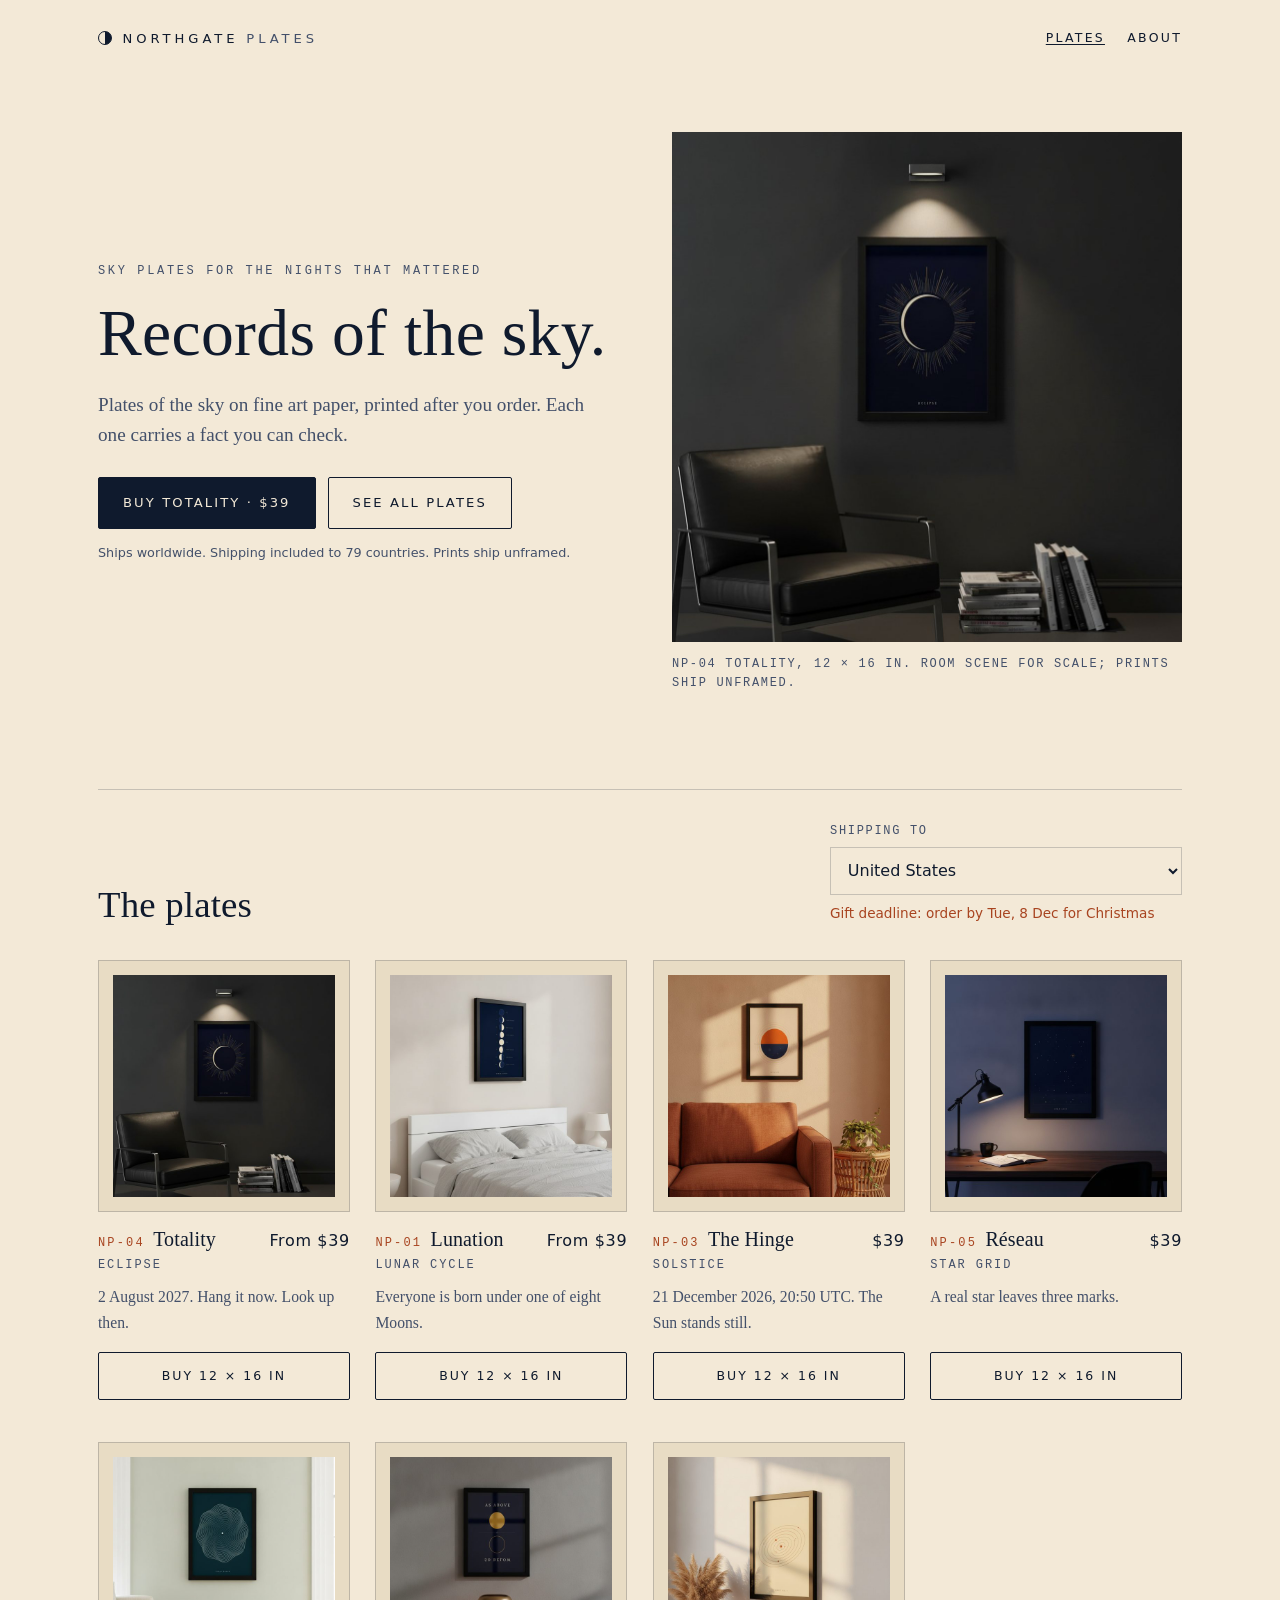
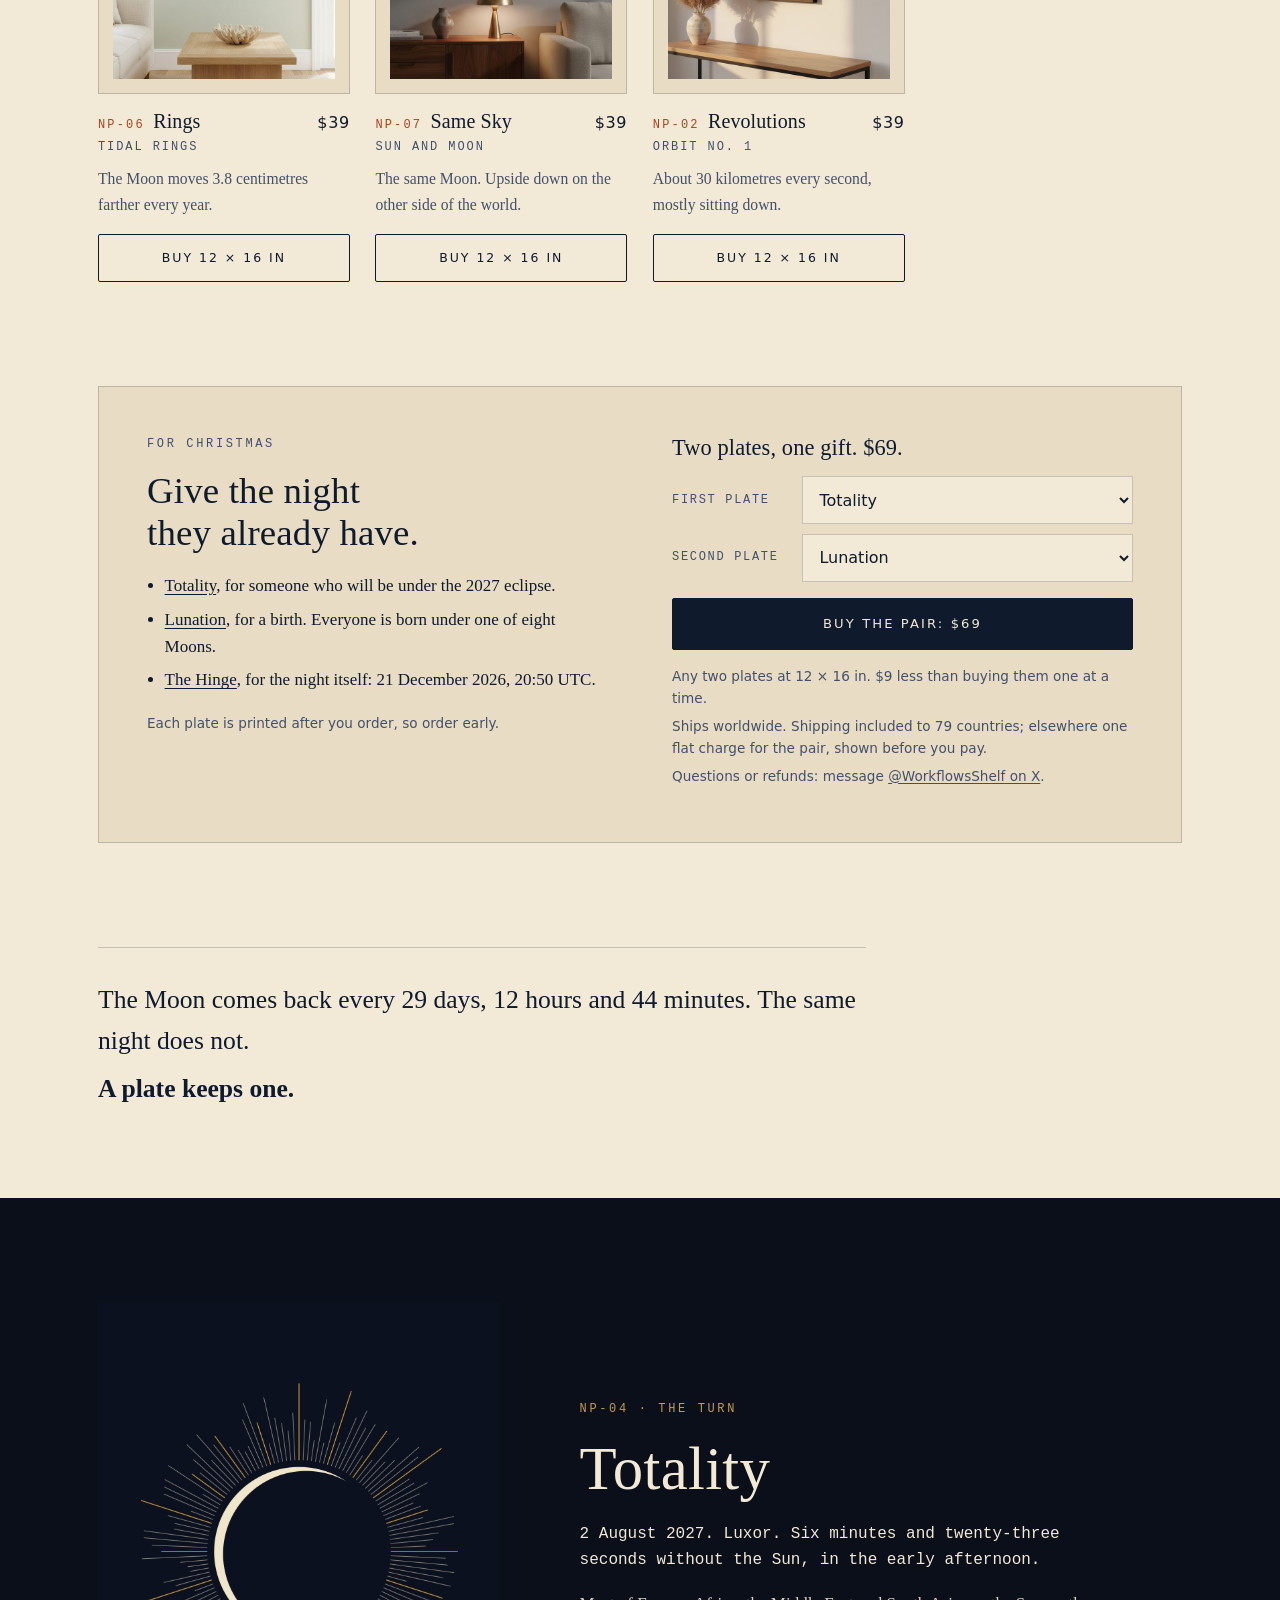
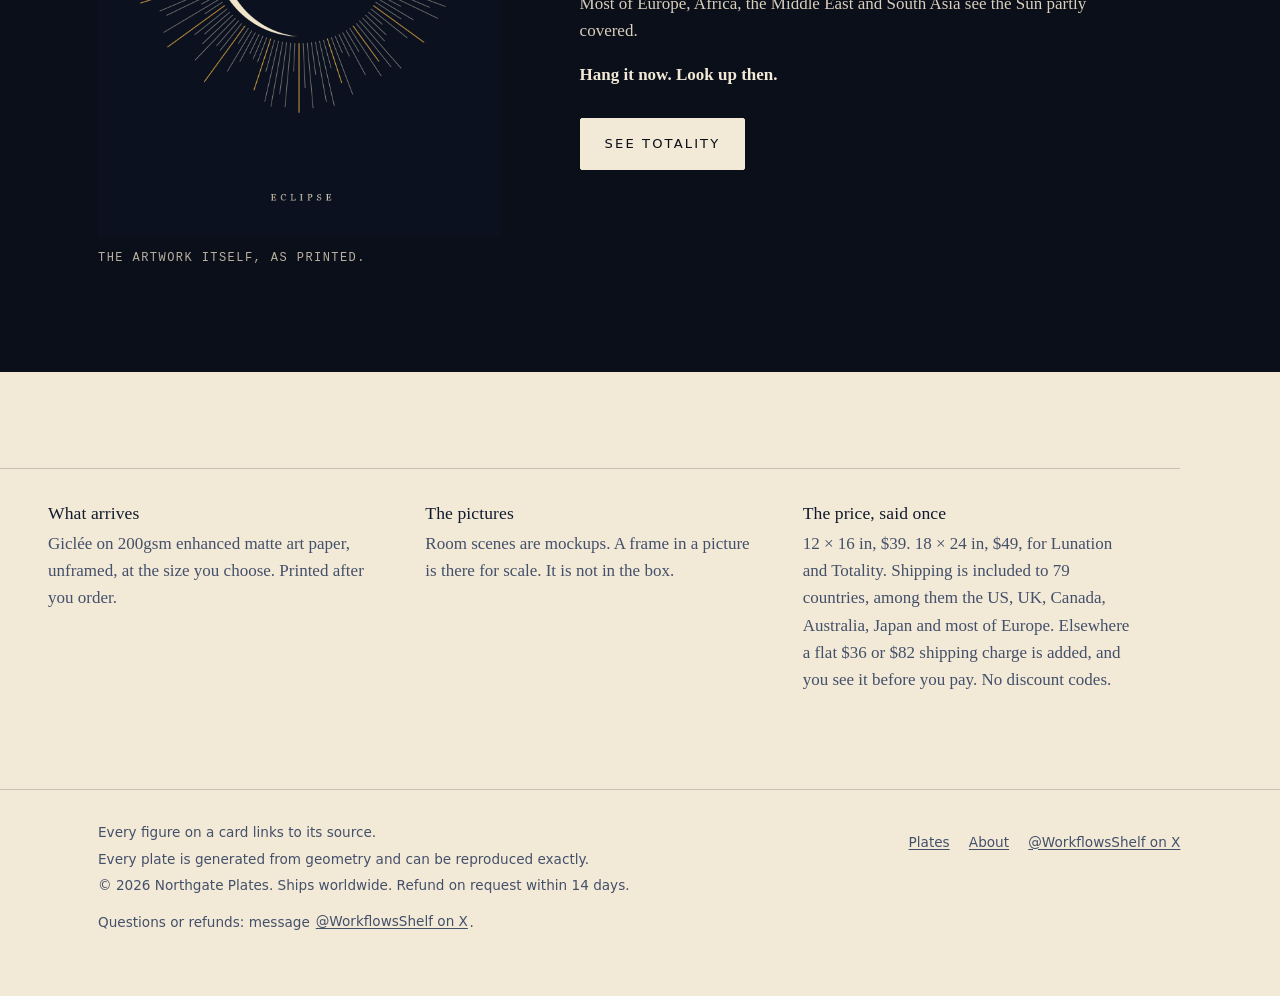
==== commit 7bcbf982: "QA-9: 'See all seven' -> 'See all plates' (no product count); caps labels .72rem -> .75rem (11.5 -> " ====
--- a/index.html
+++ b/index.html
@@ -9,7 +9,7 @@
 <link rel="canonical" href="https://ceo525.github.io/northgate-shop/"><meta property="og:title" content="Northgate Plates · Records of the sky."><meta property="og:description" content="Records of the sky for the nights that mattered. Each plate carries a fact you can check, with its source. Ships worldwide."><meta property="og:type" content="website"><meta property="og:image" content="https://ceo525.github.io/northgate-shop/art/plates/eclipse-1024.jpg"><meta name="twitter:card" content="summary_large_image">
 <link rel="icon" href="favicon.svg" type="image/svg+xml">
 
-<link rel="stylesheet" href="style.css?v=9ff979295c">
+<link rel="stylesheet" href="style.css?v=0793f91aeb">
 <script type="application/ld+json">{"@context": "https://schema.org", "@graph": [{"@type": "Organization", "@id": "https://ceo525.github.io/northgate-shop/#org", "name": "Northgate Plates", "url": "https://ceo525.github.io/northgate-shop/", "logo": "https://ceo525.github.io/northgate-shop/favicon.svg", "sameAs": ["https://x.com/WorkflowsShelf"]}, {"@type": "WebSite", "@id": "https://ceo525.github.io/northgate-shop/#site", "name": "Northgate Plates", "url": "https://ceo525.github.io/northgate-shop/", "publisher": {"@id": "https://ceo525.github.io/northgate-shop/#org"}, "inLanguage": "en"}]}</script>
 </head>
 <body>
@@ -28,7 +28,7 @@
 <p class="lede">Plates of the sky on fine art paper, printed after you order. Each one carries a fact you can check.</p>
 <div class="actions">
 <a class="btn" data-offer="eclipse" data-buy href="https://buy.stripe.com/00w8wR1UydVUdiE1iH7wA03" data-z1="https://buy.stripe.com/00w8wR1UydVUdiE1iH7wA03" data-z2="https://buy.stripe.com/eVqaEZ6aO9FE6Ug9Pd7wA0h" data-z3="https://buy.stripe.com/8x228tgPsdVU92o5yX7wA0i" data-name="Totality, 12 × 16 in" data-price="39" aria-label="Buy this plate, Totality, 12 × 16 in, $39">Buy Totality &middot; $39</a>
-<a class="btn ghost" href="#plates">See all seven</a>
+<a class="btn ghost" href="#plates">See all plates</a>
 </div>
 <p class="assure">Ships worldwide. Shipping included to 79 countries. Prints ship unframed.</p>
 </div>
--- a/style.css
+++ b/style.css
@@ -44,7 +44,7 @@
 .eyebrow, .cat {
   font-size: .75rem; letter-spacing: .22em; text-transform: uppercase; color: var(--ink-soft); margin: 0 0 1rem;
 }
-.np { color: var(--rust); font-size: .72rem; letter-spacing: .18em; margin-right: .7em; }
+.np { color: var(--rust); font-size: .75rem; letter-spacing: .18em; margin-right: .7em; }
 .small, .small-print, .contact, .other-regions {
   font-family: var(--sans); font-size: .85rem; color: var(--ink-soft);
 }
@@ -59,9 +59,9 @@
 .nav a:last-child { padding-right: 0; }
 .nav a[aria-current="page"] { text-decoration: underline; text-decoration-thickness: 1px; }
 @media (max-width: 380px) {
-  .mark { font-size: .72rem; letter-spacing: .22em; }
+  .mark { font-size: .75rem; letter-spacing: .2em; }
   .mark::before { margin-right: .6em; }
-  .nav a { font-size: .72rem; letter-spacing: .12em; padding: 0 .5rem; }
+  .nav a { font-size: .75rem; letter-spacing: .1em; padding: 0 .5rem; }
 }
 
 /* buttons */
@@ -84,7 +84,7 @@
 .hero .assure { font-family: var(--sans); font-size: .8rem; color: var(--ink-soft); margin: .9rem 0 0; }
 .hero-art { margin: 0; }
 .hero-art img { width: 100%; }
-.hero-art figcaption { font-family: var(--mono); font-size: .72rem; letter-spacing: .14em; text-transform: uppercase; color: var(--ink-soft); margin-top: .8rem; }
+.hero-art figcaption { font-family: var(--mono); font-size: .75rem; letter-spacing: .14em; text-transform: uppercase; color: var(--ink-soft); margin-top: .8rem; }
 @media (max-width: 879px) {
   /* phone and tablet: the room scene first, cropped so the buy button stays in the first screen */
   .hero { gap: 1rem; padding-top: 0; }
@@ -115,7 +115,7 @@
 .meta { display: flex; justify-content: space-between; align-items: baseline; gap: 1rem; margin: 1rem 0 .15rem; }
 .meta h3 a { text-decoration: none; }
 .price { font-family: var(--sans); font-size: 1rem; letter-spacing: .04em; white-space: nowrap; }
-.spec { font-size: .72rem; letter-spacing: .16em; text-transform: uppercase; color: var(--ink-soft); margin: 0 0 .6rem; }
+.spec { font-size: .75rem; letter-spacing: .16em; text-transform: uppercase; color: var(--ink-soft); margin: 0 0 .6rem; }
 .card .line { font-size: .98rem; color: var(--ink-soft); margin: 0 0 1.1rem; }
 .buy {
   margin-top: auto; display: inline-flex; align-items: center; justify-content: center; min-height: 48px;
@@ -136,11 +136,11 @@
 .pair-buy .btn { margin: .4rem 0 1rem; }
 .pair-buy .small { margin-bottom: .4rem; }
 .pick { display: grid; grid-template-columns: 7.5rem minmax(0, 1fr); align-items: center; gap: .6rem; margin-bottom: .6rem; }
-.pick label { font-family: var(--mono); font-size: .72rem; letter-spacing: .14em; text-transform: uppercase; color: var(--ink-soft); }
+.pick label { font-family: var(--mono); font-size: .75rem; letter-spacing: .14em; text-transform: uppercase; color: var(--ink-soft); }
 @media (min-width: 880px) { .pair { grid-template-columns: 1fr 1fr; gap: 4rem; } }
 
 /* shipping-zone picker */
-.ship-to { display: flex; flex-direction: column; gap: .35rem; margin: 0 0 1rem; font-family: var(--mono); font-size: .72rem; letter-spacing: .14em; text-transform: uppercase; color: var(--ink-soft); }
+.ship-to { display: flex; flex-direction: column; gap: .35rem; margin: 0 0 1rem; font-family: var(--mono); font-size: .75rem; letter-spacing: .14em; text-transform: uppercase; color: var(--ink-soft); }
 .ship-to .ship-note { display: none; }
 select { min-height: 48px; padding: 0 .8rem; border: 1.5px solid var(--line); background: var(--paper); color: var(--ink); font-family: var(--sans); font-size: 1rem; letter-spacing: 0; text-transform: none; border-radius: 0; width: 100%; min-width: 0; }
 select:focus-visible { outline: 2px solid var(--rust); outline-offset: 2px; }
@@ -164,7 +164,7 @@
 .btn.light:hover { background: var(--gold); border-color: var(--gold); color: var(--midnight); }
 .flagship :focus-visible { outline-color: var(--gold); }
 @media (min-width: 880px) { .flagship-in { grid-template-columns: .8fr 1.2fr; gap: 5rem; } }
-.cap { font-size: .72rem; letter-spacing: .12em; text-transform: uppercase; color: var(--ink-soft); margin: .7rem 0 0; }
+.cap { font-size: .75rem; letter-spacing: .12em; text-transform: uppercase; color: var(--ink-soft); margin: .7rem 0 0; }
 .facts { display: grid; gap: 1.6rem; margin: clamp(48px, 8vw, 96px) 0; border-top: 1px solid var(--line); padding-top: 2.2rem; }
 .facts h3 { font-size: 1.1rem; margin-bottom: .4rem; }
 .facts p { color: var(--ink-soft); margin: 0; }
@@ -175,7 +175,7 @@
 .crumbs a { display: inline-block; padding: .6rem 0; }
 .product { display: grid; gap: 1.6rem; grid-template-areas: "art" "info" "detail"; padding-bottom: 64px; }
 .plate-art { grid-area: art; margin: 0; background: var(--paper-deep); padding: 14px; border: 1px solid var(--line); }
-.plate-art figcaption { font-family: var(--mono); font-size: .72rem; letter-spacing: .12em; text-transform: uppercase; color: var(--ink-soft); margin-top: .7rem; }
+.plate-art figcaption { font-family: var(--mono); font-size: .75rem; letter-spacing: .12em; text-transform: uppercase; color: var(--ink-soft); margin-top: .7rem; }
 .product .info { grid-area: info; min-width: 0; }
 .product .detail { grid-area: detail; min-width: 0; }
 .product h1 { font-size: clamp(2rem, 5vw, 3.2rem); margin-bottom: .4rem; }
@@ -201,13 +201,13 @@
 .retell p { margin: 0; font-style: italic; font-size: 1.1rem; }
 .details { margin: 2rem 0 0; border-top: 1px solid var(--line); }
 .details div { display: flex; justify-content: space-between; gap: 1.5rem; padding: .85rem 0; border-bottom: 1px solid var(--line); font-size: .98rem; }
-.details dt { font-family: var(--sans); font-size: .72rem; letter-spacing: .16em; text-transform: uppercase; color: var(--ink-soft); padding-top: .25em; flex: none; }
+.details dt { font-family: var(--sans); font-size: .75rem; letter-spacing: .16em; text-transform: uppercase; color: var(--ink-soft); padding-top: .25em; flex: none; }
 .details dd { margin: 0; text-align: right; }
 .sources { margin-top: 1.8rem; font-size: .88rem; color: var(--ink-soft); }
 .sources ul { margin: 0; padding-left: 1.1rem; }
 .sources li { margin-bottom: .35rem; overflow-wrap: anywhere; }
 .room { margin: 2rem 0 0; }
-.room figcaption { font-family: var(--mono); font-size: .72rem; letter-spacing: .12em; text-transform: uppercase; color: var(--ink-soft); margin-top: .7rem; }
+.room figcaption { font-family: var(--mono); font-size: .75rem; letter-spacing: .12em; text-transform: uppercase; color: var(--ink-soft); margin-top: .7rem; }
 @media (max-width: 879px) {
   .plate-art { max-width: 520px; }
   .plate-art img { aspect-ratio: 4 / 3; object-fit: cover; object-position: 50% 40%; }
